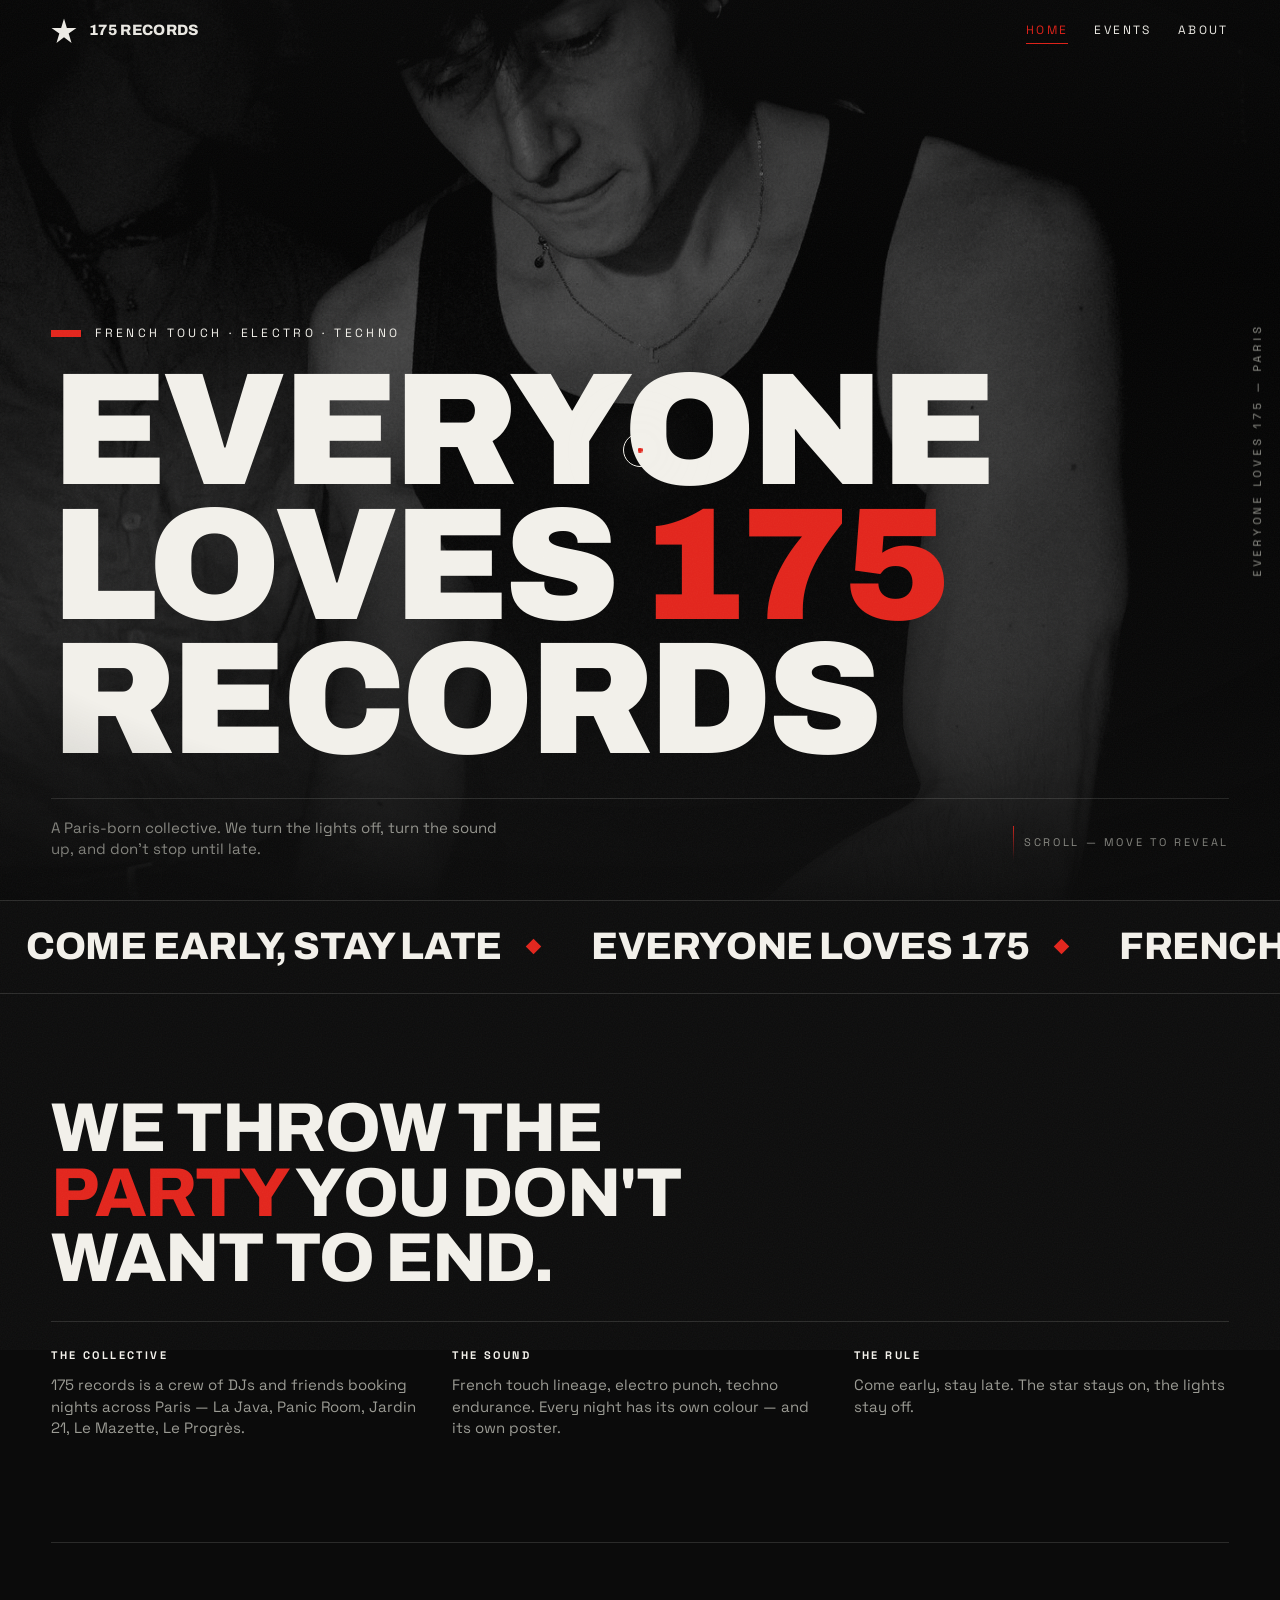
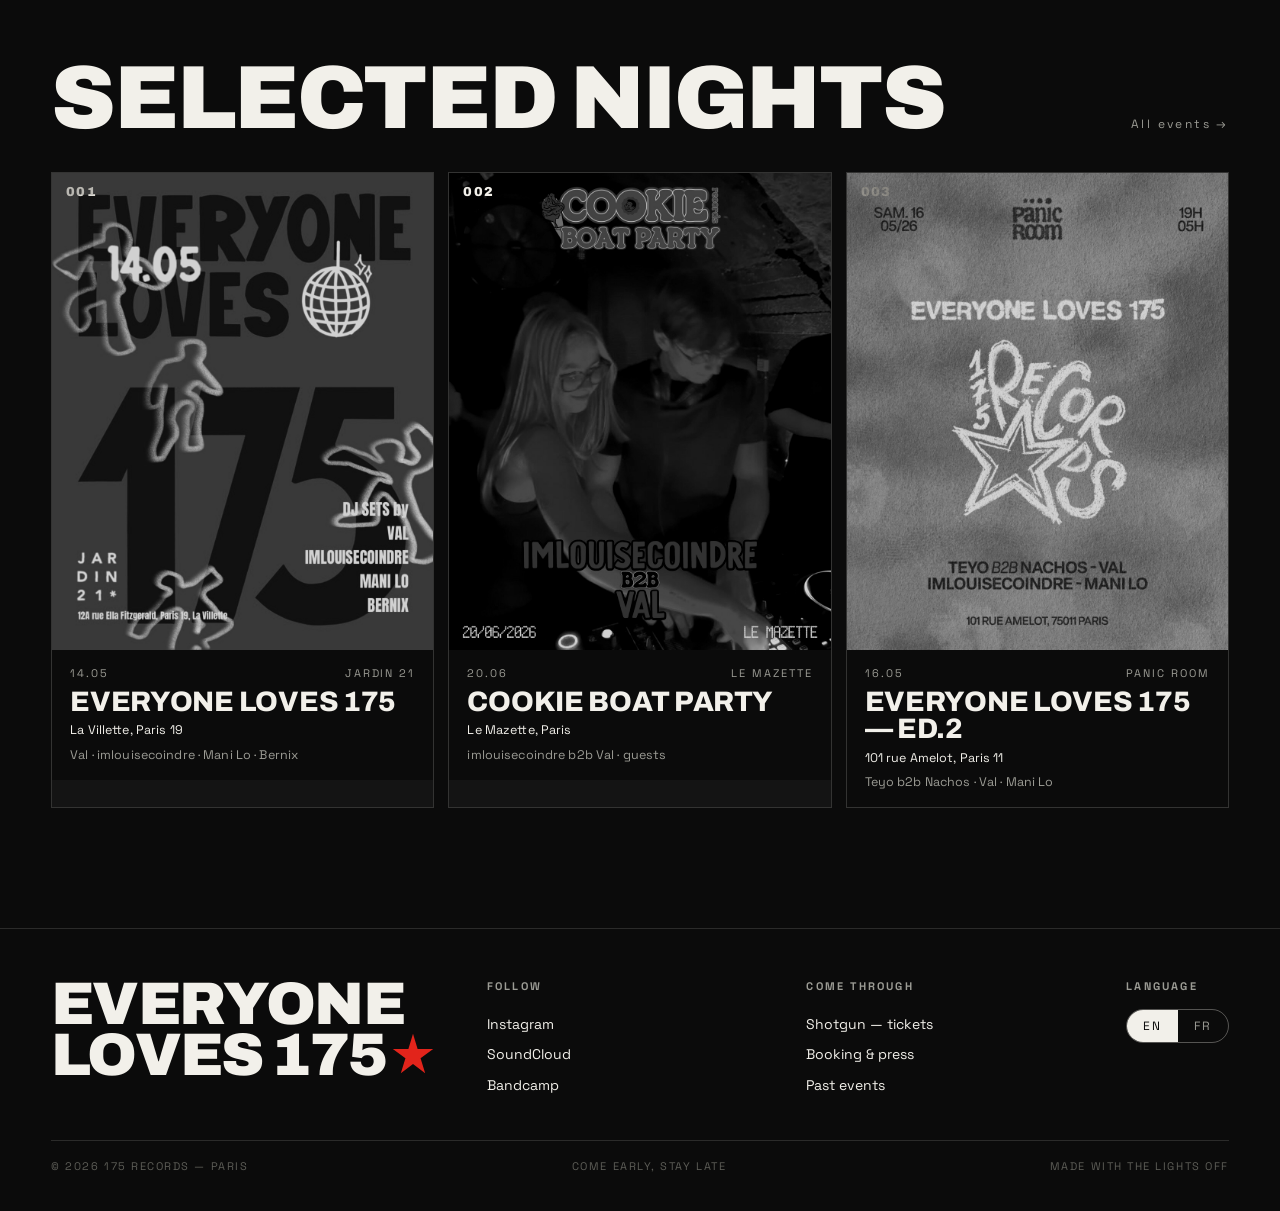
==== index.html @ 8182c38f "first commit" ====
<!doctype html>
<html lang="en">
<head>
<meta charset="utf-8">
<meta name="viewport" content="width=device-width, initial-scale=1">
<title>175 records — Everyone loves 175</title>
<meta name="description" content="175 records — Paris-born electronic music collective. French touch, electro, techno. Come early, stay late.">
<link rel="preconnect" href="https://fonts.googleapis.com">
<link rel="preconnect" href="https://fonts.gstatic.com" crossorigin>
<link rel="stylesheet" href="assets/css/styles.css">
</head>
<body>

<!-- lights-out intro -->
<div class="intro"><svg class="star" viewBox="0 0 100 100" fill="currentColor" aria-hidden="true"><path d="M50 2 61 38 98 38 68 60 79 96 50 74 21 96 32 60 2 38 39 38Z"/></svg></div>
<div class="shutter"><svg class="star" viewBox="0 0 100 100" fill="currentColor" aria-hidden="true"><path d="M50 2 61 38 98 38 68 60 79 96 50 74 21 96 32 60 2 38 39 38Z"/></svg></div>
<div class="grain"></div><div class="vignette"></div>
<div class="edge-label">Everyone loves 175 — Paris</div>

<!-- header -->
<header class="site-head">
  <a class="brand" href="index.html" data-cursor-label="Home">
    <svg class="star" viewBox="0 0 100 100" fill="currentColor" aria-hidden="true"><path d="M50 2 61 38 98 38 68 60 79 96 50 74 21 96 32 60 2 38 39 38Z"/></svg>
    <span class="word">175 records</span>
  </a>
  <nav class="nav">
    <a href="index.html" aria-current="page" data-en="Home" data-fr="Accueil">Home</a>
    <a href="events.html" data-en="Events" data-fr="Soirées">Events</a>
    <a href="about.html" data-en="About" data-fr="À propos">About</a>
  </nav>
</header>

<!-- HERO -->
<section class="hero">
  <div class="hero-media">
    <div class="reveal" data-reveal="global">
      <img class="base" src="assets/img/hero-dark.jpg" alt="175 records party, dancefloor in the dark">
      <img class="color" src="assets/img/hero-dark.jpg" aria-hidden="true" alt="">
    </div>
  </div>
  <div class="hero-inner">
    <p class="hero-tag" data-en="French touch · Electro · Techno" data-fr="French touch · Électro · Techno">French touch · Electro · Techno</p>
    <h1 class="mega">
      <span class="ln"><span>Everyone</span></span>
      <span class="ln"><span>Loves <em>175</em></span></span>
      <span class="ln"><span>Records</span></span>
    </h1>
    <div class="hero-foot">
      <p data-en="A Paris-born collective. We turn the lights off, turn the sound up, and don't stop until late." data-fr="Un collectif né à Paris. On éteint la lumière, on monte le son, et on ne s'arrête pas avant l'aube.">A Paris-born collective. We turn the lights off, turn the sound up, and don't stop until late.</p>
      <span class="scroll-cue"><span class="bar"></span><span data-en="Scroll — move to reveal" data-fr="Défile — bouge pour révéler">Scroll — move to reveal</span></span>
    </div>
  </div>
</section>

<!-- marquee -->
<div class="marquee" aria-hidden="true">
  <div class="track">
    <span class="item">Come early, stay late</span>
    <span class="item">Everyone loves 175</span>
    <span class="item">French touch</span>
    <span class="item">Electro</span>
    <span class="item">Techno</span>
  </div>
</div>

<!-- MANIFESTO -->
<div class="wrap">
  <section class="manifesto">
    <p class="big up" data-en="We throw the <em>party</em> you don't want to end." data-fr="On organise la <em>fête</em> que tu ne veux pas voir finir.">We throw the <em>party</em> you don't want to end.</p>
    <div class="cols">
      <div class="up">
        <h4 data-en="The collective" data-fr="Le collectif">The collective</h4>
        <p data-en="175 records is a crew of DJs and friends booking nights across Paris — La Java, Panic Room, Jardin 21, Le Mazette, Le Progrès." data-fr="175 records, c'est une bande de DJs et d'amis qui montent des soirées dans tout Paris — La Java, Panic Room, Jardin 21, Le Mazette, Le Progrès.">175 records is a crew of DJs and friends booking nights across Paris — La Java, Panic Room, Jardin 21, Le Mazette, Le Progrès.</p>
      </div>
      <div class="up">
        <h4 data-en="The sound" data-fr="Le son">The sound</h4>
        <p data-en="French touch lineage, electro punch, techno endurance. Every night has its own colour — and its own poster." data-fr="Héritage French touch, punch électro, endurance techno. Chaque soirée a sa couleur — et son affiche.">French touch lineage, electro punch, techno endurance. Every night has its own colour — and its own poster.</p>
      </div>
      <div class="up">
        <h4 data-en="The rule" data-fr="La règle">The rule</h4>
        <p data-en="Come early, stay late. The star stays on, the lights stay off." data-fr="Arrive tôt, reste tard. L'étoile reste allumée, la lumière reste éteinte.">Come early, stay late. The star stays on, the lights stay off.</p>
      </div>
    </div>
  </section>
</div>

<!-- EVENTS PREVIEW -->
<div class="wrap">
  <div class="section-head">
    <h2 class="section-title" data-en="Selected nights" data-fr="Soirées choisies">Selected nights</h2>
    <span class="idx"><a href="events.html" data-cursor-label="Open" data-en="All events →" data-fr="Toutes les soirées →">All events →</a></span>
  </div>
  <div class="events-grid">
    <a class="ev up" href="events.html" style="--ev:#3D5BFF" data-cursor-label="Open">
      <span class="num">001</span><span class="tagdot"></span>
      <div class="poster"><img src="assets/img/ev-jardin21.jpg" alt="175 X Jardin 21 poster"><div class="glow"></div></div>
      <div class="meta"><div class="top"><span>14.05</span><span>Jardin 21</span></div>
        <h3>Everyone Loves 175</h3><div class="line venue">La Villette, Paris 19</div>
        <div class="line">Val · imlouisecoindre · Mani Lo · Bernix</div></div>
    </a>
    <a class="ev up" href="events.html" style="--ev:#FF2E9A" data-cursor-label="Open">
      <span class="num">002</span><span class="tagdot"></span>
      <div class="poster"><img src="assets/img/ev-cookie.jpg" alt="Cookie Boat Party poster"><div class="glow"></div></div>
      <div class="meta"><div class="top"><span>20.06</span><span>Le Mazette</span></div>
        <h3>Cookie Boat Party</h3><div class="line venue">Le Mazette, Paris</div>
        <div class="line">imlouisecoindre b2b Val · guests</div></div>
    </a>
    <a class="ev up" href="events.html" style="--ev:#FF6A2C" data-cursor-label="Open">
      <span class="num">003</span><span class="tagdot"></span>
      <div class="poster"><img src="assets/img/ev-panicroom.jpg" alt="Everyone Loves 175 edition 2 poster"><div class="glow"></div></div>
      <div class="meta"><div class="top"><span>16.05</span><span>Panic Room</span></div>
        <h3>Everyone Loves 175 — Ed.2</h3><div class="line venue">101 rue Amelot, Paris 11</div>
        <div class="line">Teyo b2b Nachos · Val · Mani Lo</div></div>
    </a>
  </div>
</div>

<!-- FOOTER -->
<footer class="site-foot">
  <div class="foot-grid">
    <div>
      <div class="big-mark">Everyone<br>loves 175<svg class="star" viewBox="0 0 100 100" fill="var(--red)" aria-hidden="true" style="width:.7em;height:.7em;display:inline-block;vertical-align:baseline;margin-left:.1em"><path d="M50 2 61 38 98 38 68 60 79 96 50 74 21 96 32 60 2 38 39 38Z"/></svg></div>
    </div>
    <div>
      <h5 data-en="Follow" data-fr="Suivre">Follow</h5>
      <a href="#" data-noanim>Instagram</a><a href="#" data-noanim>SoundCloud</a><a href="#" data-noanim>Bandcamp</a>
    </div>
    <div>
      <h5 data-en="Come through" data-fr="Venir">Come through</h5>
      <a href="#" data-noanim>Shotgun — tickets</a>
      <a href="#" data-noanim data-en="Booking & press" data-fr="Booking & presse">Booking & press</a>
      <a href="events.html" data-en="Past events" data-fr="Soirées passées">Past events</a>
    </div>
    <div>
      <h5 data-en="Language" data-fr="Langue">Language</h5>
      <div class="lang"><button data-lang="en" class="active">EN</button><button data-lang="fr">FR</button></div>
    </div>
  </div>
  <div class="foot-base">
    <span>© 2026 175 records — Paris</span>
    <span>Come early, stay late</span>
    <span data-en="Made with the lights off" data-fr="Conçu lumière éteinte">Made with the lights off</span>
  </div>
</footer>

<script src="assets/js/main.js"></script>
</body>
</html>
---- assets/css/styles.css ----
/* ============================================================
   175 RECORDS — "LIGHTS OUT"
   Brutalist editorial shell, monochrome by default.
   Colour only comes from the parties.
   ============================================================ */

/* ---------- Fonts ---------- */
@import url('https://fonts.googleapis.com/css2?family=Archivo:ital,wght@0,400..900;1,400..900&family=Space+Grotesk:wght@400;500;700&display=swap');

/* ---------- Tokens ---------- */
:root{
  --bg:#0B0B0B;
  --bg-soft:#141414;
  --ink:#F2F0EA;
  --ink-dim:#9b9b94;
  --ink-faint:#5d5d57;
  --line:rgba(242,240,234,.14);
  --line-strong:rgba(242,240,234,.32);
  --red:#E2241B;            /* permanent 175 accent */
  --accent:#E2241B;         /* dynamic accent, overridden by active party */
  --accent-2:#E2241B;

  --font-display:'Archivo', 'Helvetica Neue', Helvetica, Arial, sans-serif;
  --font-ui:'Space Grotesk', 'Archivo', Helvetica, Arial, sans-serif;

  --ease:cubic-bezier(.16,1,.3,1);
  --pad:clamp(18px,4vw,64px);
  --maxw:1500px;
}

/* ---------- Reset ---------- */
*{margin:0;padding:0;box-sizing:border-box}
html{scroll-behavior:smooth}
body{
  background:var(--bg);
  color:var(--ink);
  font-family:var(--font-ui);
  font-size:16px;
  line-height:1.45;
  -webkit-font-smoothing:antialiased;
  text-rendering:optimizeLegibility;
  overflow-x:hidden;
}
img{display:block;max-width:100%}
a{color:inherit;text-decoration:none}
button{font-family:inherit;color:inherit;background:none;border:none;cursor:pointer}
::selection{background:var(--accent);color:#0B0B0B}

/* hide native cursor on fine pointers, custom cursor takes over */
@media (pointer:fine){
  body.has-cursor, body.has-cursor a, body.has-cursor button{cursor:none}
}

/* ---------- Film grain overlay ---------- */
.grain{
  position:fixed;inset:-50%;
  z-index:9000;pointer-events:none;
  opacity:.05;mix-blend-mode:screen;
  background-image:url("data:image/svg+xml,%3Csvg xmlns='http://www.w3.org/2000/svg' width='160' height='160'%3E%3Cfilter id='n'%3E%3CfeTurbulence type='fractalNoise' baseFrequency='.8' numOctaves='2' stitchTiles='stitch'/%3E%3C/filter%3E%3Crect width='100%25' height='100%25' filter='url(%23n)'/%3E%3C/svg%3E");
  animation:grain 6s steps(6) infinite;
}
@keyframes grain{
  0%{transform:translate(0,0)}10%{transform:translate(-4%,-4%)}30%{transform:translate(3%,-2%)}
  50%{transform:translate(-2%,4%)}70%{transform:translate(4%,2%)}90%{transform:translate(-3%,-3%)}100%{transform:translate(0,0)}
}

/* vignette to deepen the "club" feel */
.vignette{position:fixed;inset:0;z-index:8000;pointer-events:none;
  background:radial-gradient(120% 90% at 50% 40%,transparent 55%,rgba(0,0,0,.55) 100%)}

/* ---------- Custom cursor (projector) ---------- */
.cursor-ring,.cursor-dot{position:fixed;top:0;left:0;z-index:9500;pointer-events:none;border-radius:50%;
  transform:translate(-50%,-50%);will-change:transform}
.cursor-ring{width:34px;height:34px;border:1px solid var(--ink);
  transition:width .3s var(--ease),height .3s var(--ease),background .3s var(--ease),border-color .3s var(--ease),opacity .3s}
.cursor-ring.glow{box-shadow:0 0 60px 20px rgba(242,240,234,.06)}
.cursor-dot{width:5px;height:5px;background:var(--accent)}
body.cursor-hover .cursor-ring{width:74px;height:74px;background:rgba(242,240,234,.06);border-color:var(--accent)}
.cursor-label{position:fixed;z-index:9600;pointer-events:none;transform:translate(-50%,-50%);
  font-family:var(--font-ui);font-size:11px;letter-spacing:.16em;text-transform:uppercase;
  opacity:0;transition:opacity .25s;mix-blend-mode:difference}
body.cursor-hover .cursor-label{opacity:1}

/* ---------- Lights-out intro ---------- */
.intro{position:fixed;inset:0;z-index:9999;background:#000;display:grid;place-items:center;
  transition:opacity .6s ease,visibility .6s}
.intro.off{opacity:0;visibility:hidden}
.intro .star{width:64px;height:64px;color:var(--ink);animation:pulse 1.4s var(--ease) infinite}
@keyframes pulse{0%,100%{transform:scale(.82);opacity:.5}50%{transform:scale(1.05);opacity:1}}

/* page-transition shutter */
.shutter{position:fixed;inset:0;z-index:9700;background:#000;transform:scaleY(0);transform-origin:bottom;
  display:grid;place-items:center;pointer-events:none}
.shutter .star{width:54px;height:54px;color:var(--ink);opacity:0}
.shutter.in{transform:scaleY(1);transform-origin:bottom;transition:transform .5s var(--ease)}
.shutter.in .star{opacity:1;transition:opacity .3s .15s}
.shutter.out{transform:scaleY(0);transform-origin:top;transition:transform .5s var(--ease)}

/* ============================================================
   Layout primitives
   ============================================================ */
.wrap{max-width:var(--maxw);margin:0 auto;padding-inline:var(--pad)}
.edge-label{position:fixed;right:14px;top:50%;z-index:60;transform:translateY(-50%) rotate(180deg);
  writing-mode:vertical-rl;font-size:11px;letter-spacing:.34em;text-transform:uppercase;color:var(--ink-dim);
  pointer-events:none;mix-blend-mode:difference}
@media (max-width:760px){.edge-label{display:none}}

/* ---------- Header ---------- */
.site-head{position:fixed;top:0;left:0;right:0;z-index:200;
  display:flex;align-items:center;justify-content:space-between;
  padding:18px var(--pad);mix-blend-mode:difference}
.brand{display:flex;align-items:center;gap:12px;font-family:var(--font-display);font-weight:800;
  letter-spacing:.02em;font-size:15px;text-transform:uppercase}
.brand .star{width:26px;height:26px;color:var(--ink);animation:spin 26s linear infinite}
@keyframes spin{to{transform:rotate(360deg)}}
.nav{display:flex;gap:26px;font-size:12px;letter-spacing:.2em;text-transform:uppercase}
.nav a{position:relative;padding:4px 0;color:var(--ink)}
.nav a::after{content:"";position:absolute;left:0;bottom:0;height:1px;width:0;background:var(--accent);transition:width .35s var(--ease)}
.nav a:hover::after,.nav a[aria-current="page"]::after{width:100%}
.nav a[aria-current="page"]{color:var(--accent)}
@media (max-width:600px){.nav{gap:16px;font-size:11px}.brand span.word{display:none}}

/* ============================================================
   HERO
   ============================================================ */
.hero{position:relative;min-height:100svh;display:flex;flex-direction:column;justify-content:flex-end;
  padding:120px var(--pad) 40px;overflow:hidden}
.hero-media{position:absolute;inset:0;z-index:0}
.hero-media .reveal{width:100%;height:100%}
.hero::after{content:"";position:absolute;inset:0;z-index:1;
  background:linear-gradient(180deg,rgba(11,11,11,.5) 0%,rgba(11,11,11,.15) 30%,rgba(11,11,11,.55) 75%,rgba(11,11,11,.95) 100%)}
.hero-inner{position:relative;z-index:2;width:100%;max-width:var(--maxw);margin:0 auto}
.hero-tag{font-size:12px;letter-spacing:.28em;text-transform:uppercase;color:var(--ink);
  display:flex;align-items:center;gap:14px;margin-bottom:22px}
.hero-tag::before{content:"";width:30px;height:7px;background:var(--red);display:inline-block}
.mega{font-family:var(--font-display);font-weight:900;line-height:.84;letter-spacing:-.03em;
  text-transform:uppercase;font-size:clamp(54px,12.5vw,210px)}
.mega .ln{display:block;overflow:hidden}
.mega .ln > span{display:block;transform:translateY(110%);animation:rise .9s var(--ease) forwards}
.mega .ln:nth-child(2) > span{animation-delay:.08s}
.mega .ln:nth-child(3) > span{animation-delay:.16s}
.mega em{font-style:normal;color:var(--accent);-webkit-text-stroke:0}
@keyframes rise{to{transform:translateY(0)}}
.hero-foot{display:flex;flex-wrap:wrap;gap:18px 40px;align-items:flex-end;justify-content:space-between;
  margin-top:30px;border-top:1px solid var(--line);padding-top:18px}
.hero-foot p{max-width:46ch;color:var(--ink-dim);font-size:15px}
.scroll-cue{font-size:11px;letter-spacing:.24em;text-transform:uppercase;color:var(--ink-dim);
  display:flex;align-items:center;gap:10px}
.scroll-cue .bar{width:1px;height:34px;background:linear-gradient(var(--accent),transparent);
  animation:drop 1.8s var(--ease) infinite}
@keyframes drop{0%{transform:scaleY(0);transform-origin:top}50%{transform:scaleY(1);transform-origin:top}
  51%{transform-origin:bottom}100%{transform:scaleY(0);transform-origin:bottom}}

/* ---------- Spotlight reveal (projector) ---------- */
.reveal{position:relative;overflow:hidden;width:100%;height:100%;background:#000}
.reveal img{position:absolute;inset:0;width:100%;height:100%;object-fit:cover}
.reveal .base{filter:grayscale(1) contrast(1.08) brightness(.62)}
.reveal .color{filter:saturate(1.1) contrast(1.03);
  -webkit-mask-image:radial-gradient(circle var(--rr,200px) at var(--rx,-300px) var(--ry,-300px),#000 0%,#000 36%,transparent 72%);
          mask-image:radial-gradient(circle var(--rr,200px) at var(--rx,-300px) var(--ry,-300px),#000 0%,#000 36%,transparent 72%)}

/* ---------- Big 175 watermark + star ---------- */
.watermark{position:absolute;z-index:1;pointer-events:none;font-family:var(--font-display);font-weight:900;
  color:transparent;-webkit-text-stroke:1px rgba(242,240,234,.12);line-height:.8;letter-spacing:-.04em}

/* ============================================================
   Marquee
   ============================================================ */
.marquee{border-block:1px solid var(--line);overflow:hidden;white-space:nowrap;padding:18px 0;background:var(--bg)}
.marquee .track{display:inline-flex;gap:0;will-change:transform;animation:scrollx 26s linear infinite}
.marquee:hover .track{animation-play-state:paused}
.marquee .item{font-family:var(--font-display);font-weight:800;text-transform:uppercase;
  font-size:clamp(20px,3vw,40px);letter-spacing:-.01em;padding:0 26px;display:inline-flex;align-items:center;gap:26px}
.marquee .item::after{content:"";width:11px;height:11px;background:var(--accent);
  display:inline-block;transform:rotate(45deg)}
@keyframes scrollx{to{transform:translateX(-50%)}}

/* ============================================================
   Sections
   ============================================================ */
section{position:relative}
.section-head{display:flex;align-items:baseline;justify-content:space-between;gap:20px;
  padding-top:clamp(60px,9vw,140px);margin-bottom:34px;border-top:1px solid var(--line)}
.section-head .idx{font-family:var(--font-ui);font-size:12px;letter-spacing:.2em;color:var(--ink-dim)}
.section-title{font-family:var(--font-display);font-weight:900;text-transform:uppercase;letter-spacing:-.025em;
  line-height:.9;font-size:clamp(34px,7vw,104px)}
.lede{font-size:clamp(18px,2.4vw,30px);line-height:1.3;max-width:24ch;font-family:var(--font-display);font-weight:600}
.lede em{font-style:normal;color:var(--accent)}

/* ---------- Manifesto ---------- */
.manifesto{padding-block:clamp(50px,8vw,120px);display:grid;grid-template-columns:1fr;gap:30px}
.manifesto .big{font-family:var(--font-display);font-weight:800;text-transform:uppercase;line-height:.94;
  letter-spacing:-.02em;font-size:clamp(28px,5.4vw,72px);max-width:18ch}
.manifesto .big em{font-style:normal;color:var(--accent)}
.manifesto .cols{display:grid;grid-template-columns:repeat(auto-fit,minmax(220px,1fr));gap:26px;
  border-top:1px solid var(--line);padding-top:26px}
.manifesto .cols p{color:var(--ink-dim);font-size:15px}
.manifesto .cols h4{font-size:11px;letter-spacing:.22em;text-transform:uppercase;margin-bottom:10px;color:var(--ink)}

/* ============================================================
   EVENT CARDS — monochrome, bloom to native DA on hover
   ============================================================ */
.events-grid{display:grid;gap:14px;grid-template-columns:repeat(12,1fr);padding-bottom:60px}
.ev{position:relative;grid-column:span 4;border:1px solid var(--line);background:var(--bg-soft);
  overflow:hidden;isolation:isolate;transition:border-color .4s var(--ease)}
.ev.wide{grid-column:span 6}
.ev.tall{grid-row:span 2}
@media (max-width:1000px){.ev,.ev.wide{grid-column:span 6}}
@media (max-width:640px){.ev,.ev.wide{grid-column:span 12}}
.ev .poster{position:relative;aspect-ratio:4/5;overflow:hidden}
.ev .poster img{width:100%;height:100%;object-fit:cover;
  filter:grayscale(1) contrast(1.06) brightness(.82);transition:filter .55s var(--ease),transform .9s var(--ease)}
.ev .glow{position:absolute;inset:0;z-index:2;opacity:0;transition:opacity .5s var(--ease);
  background:radial-gradient(80% 60% at 50% 90%,color-mix(in srgb,var(--ev) 55%,transparent),transparent 70%);
  mix-blend-mode:screen}
.ev .meta{position:relative;z-index:3;padding:16px 18px;display:flex;flex-direction:column;gap:6px;background:var(--bg)}
.ev .meta .top{display:flex;justify-content:space-between;align-items:baseline;font-size:11px;
  letter-spacing:.18em;text-transform:uppercase;color:var(--ink-dim)}
.ev .meta h3{font-family:var(--font-display);font-weight:800;text-transform:uppercase;letter-spacing:-.01em;
  font-size:clamp(20px,2.2vw,30px);line-height:.98}
.ev .meta .line{font-size:12.5px;color:var(--ink-dim);letter-spacing:.01em}
.ev .meta .venue{color:var(--ink)}
.ev .num{position:absolute;top:10px;left:14px;z-index:3;font-family:var(--font-display);font-weight:900;
  font-size:13px;letter-spacing:.1em;mix-blend-mode:difference}
.ev .tagdot{position:absolute;top:14px;right:14px;z-index:3;width:10px;height:10px;border-radius:50%;
  background:var(--ev);opacity:.0;transition:opacity .5s}
/* hover / active -> bloom to the party's own DA */
.ev:hover,.ev:focus-within,.ev.active{border-color:color-mix(in srgb,var(--ev) 60%,var(--line))}
.ev:hover .poster img,.ev:focus-within .poster img,.ev.active .poster img{filter:none;transform:scale(1.03)}
.ev:hover .glow,.ev:focus-within .glow,.ev.active .glow{opacity:1}
.ev:hover .tagdot,.ev.active .tagdot{opacity:1}
.ev:hover h3,.ev.active h3{color:var(--ev)}

/* ---------- Event detail (overlay rendered in party DA) ---------- */
.detail{position:fixed;inset:0;z-index:600;display:none;overflow:auto}
.detail.open{display:block}
.detail .scrim{position:fixed;inset:0;background:rgba(0,0,0,.82);backdrop-filter:blur(6px)}
.detail .panel{position:relative;max-width:1100px;margin:6vh auto;padding:clamp(20px,4vw,48px);
  background:var(--bg);border:1px solid var(--line-strong);
  display:grid;grid-template-columns:minmax(0,0.95fr) 1fr;gap:clamp(20px,4vw,48px);align-items:center}
@media (max-width:820px){.detail .panel{grid-template-columns:1fr;margin:4vh auto}}
.detail .panel::before{content:"";position:absolute;inset:0;pointer-events:none;
  box-shadow:inset 0 0 160px color-mix(in srgb,var(--ev) 40%,transparent)}
.detail .poster-full{border:1px solid var(--line);overflow:hidden}
.detail .poster-full img{width:100%;height:auto}
.detail .d-tag{display:inline-flex;align-items:center;gap:10px;font-size:11px;letter-spacing:.24em;
  text-transform:uppercase;color:var(--ev);margin-bottom:14px}
.detail .d-tag::before{content:"";width:26px;height:6px;background:var(--ev)}
.detail h2{font-family:var(--font-display);font-weight:900;text-transform:uppercase;line-height:.86;
  letter-spacing:-.03em;font-size:clamp(36px,6vw,82px);margin-bottom:16px}
.detail h2 em{font-style:normal;color:var(--ev)}
.detail .d-row{display:flex;gap:10px;border-top:1px solid var(--line);padding:12px 0;font-size:14px}
.detail .d-row span:first-child{width:90px;flex:none;color:var(--ink-dim);text-transform:uppercase;
  letter-spacing:.14em;font-size:11px;padding-top:2px}
.detail .lineup{display:flex;flex-wrap:wrap;gap:8px;margin-top:4px}
.detail .lineup b{font-weight:700;font-size:13px;border:1px solid var(--line-strong);
  padding:5px 11px;border-radius:30px}
.detail .close{position:absolute;top:14px;right:16px;font-size:12px;letter-spacing:.2em;
  text-transform:uppercase;z-index:5;border:1px solid var(--line-strong);padding:8px 14px;border-radius:30px}
.detail .close:hover{background:var(--ev);color:#0B0B0B;border-color:var(--ev)}

/* ============================================================
   ABOUT
   ============================================================ */
.about-hero{min-height:80svh;display:flex;align-items:center;padding:140px var(--pad) 60px}
.split{display:grid;grid-template-columns:1.1fr .9fr;gap:clamp(24px,5vw,70px);align-items:center}
@media (max-width:880px){.split{grid-template-columns:1fr}}
.prose p{font-size:clamp(16px,1.6vw,19px);color:var(--ink-dim);margin-bottom:18px;max-width:52ch}
.prose p strong{color:var(--ink);font-weight:600}
.roster{display:flex;flex-wrap:wrap;gap:10px;margin-top:10px}
.roster b{font-family:var(--font-display);font-weight:800;text-transform:uppercase;font-size:clamp(16px,2vw,26px);
  color:var(--ink-dim);transition:color .3s}
.roster b:hover{color:var(--accent)}
.values{display:grid;grid-template-columns:repeat(auto-fit,minmax(180px,1fr));gap:1px;background:var(--line);
  border:1px solid var(--line);margin-top:40px}
.values div{background:var(--bg);padding:24px}
.values h4{font-family:var(--font-display);font-weight:800;text-transform:uppercase;font-size:18px;margin-bottom:8px}
.values p{font-size:13.5px;color:var(--ink-dim)}
.values .num{color:var(--accent);font-size:12px;letter-spacing:.2em;display:block;margin-bottom:14px}

/* ============================================================
   FOOTER + language switch
   ============================================================ */
.site-foot{border-top:1px solid var(--line);margin-top:60px;padding:50px var(--pad) 36px}
.foot-grid{max-width:var(--maxw);margin:0 auto;display:grid;grid-template-columns:1.4fr 1fr 1fr auto;
  gap:30px;align-items:start}
@media (max-width:780px){.foot-grid{grid-template-columns:1fr 1fr}}
.foot-grid .big-mark{font-family:var(--font-display);font-weight:900;text-transform:uppercase;
  font-size:clamp(30px,5vw,60px);line-height:.84;letter-spacing:-.03em}
.foot-grid h5{font-size:11px;letter-spacing:.2em;text-transform:uppercase;color:var(--ink-dim);margin-bottom:14px}
.foot-grid a{display:block;padding:5px 0;color:var(--ink);font-size:14px}
.foot-grid a:hover{color:var(--accent)}
.lang{display:inline-flex;border:1px solid var(--line-strong);border-radius:30px;overflow:hidden}
.lang button{padding:8px 16px;font-size:12px;letter-spacing:.16em;text-transform:uppercase;color:var(--ink-dim)}
.lang button.active{background:var(--ink);color:#0B0B0B}
.foot-base{max-width:var(--maxw);margin:40px auto 0;display:flex;justify-content:space-between;flex-wrap:wrap;
  gap:12px;border-top:1px solid var(--line);padding-top:18px;font-size:11px;letter-spacing:.14em;
  text-transform:uppercase;color:var(--ink-faint)}

/* ---------- utility / reveal-on-scroll ---------- */
.up{opacity:0;transform:translateY(26px);transition:opacity .8s var(--ease),transform .8s var(--ease)}
.up.in{opacity:1;transform:none}
[data-i18n]{transition:opacity .25s}

/* ---------- reduced motion ---------- */
@media (prefers-reduced-motion:reduce){
  *{animation-duration:.001ms!important;animation-iteration-count:1!important;transition-duration:.001ms!important}
  .mega .ln>span{transform:none}
  .up{opacity:1;transform:none}
}
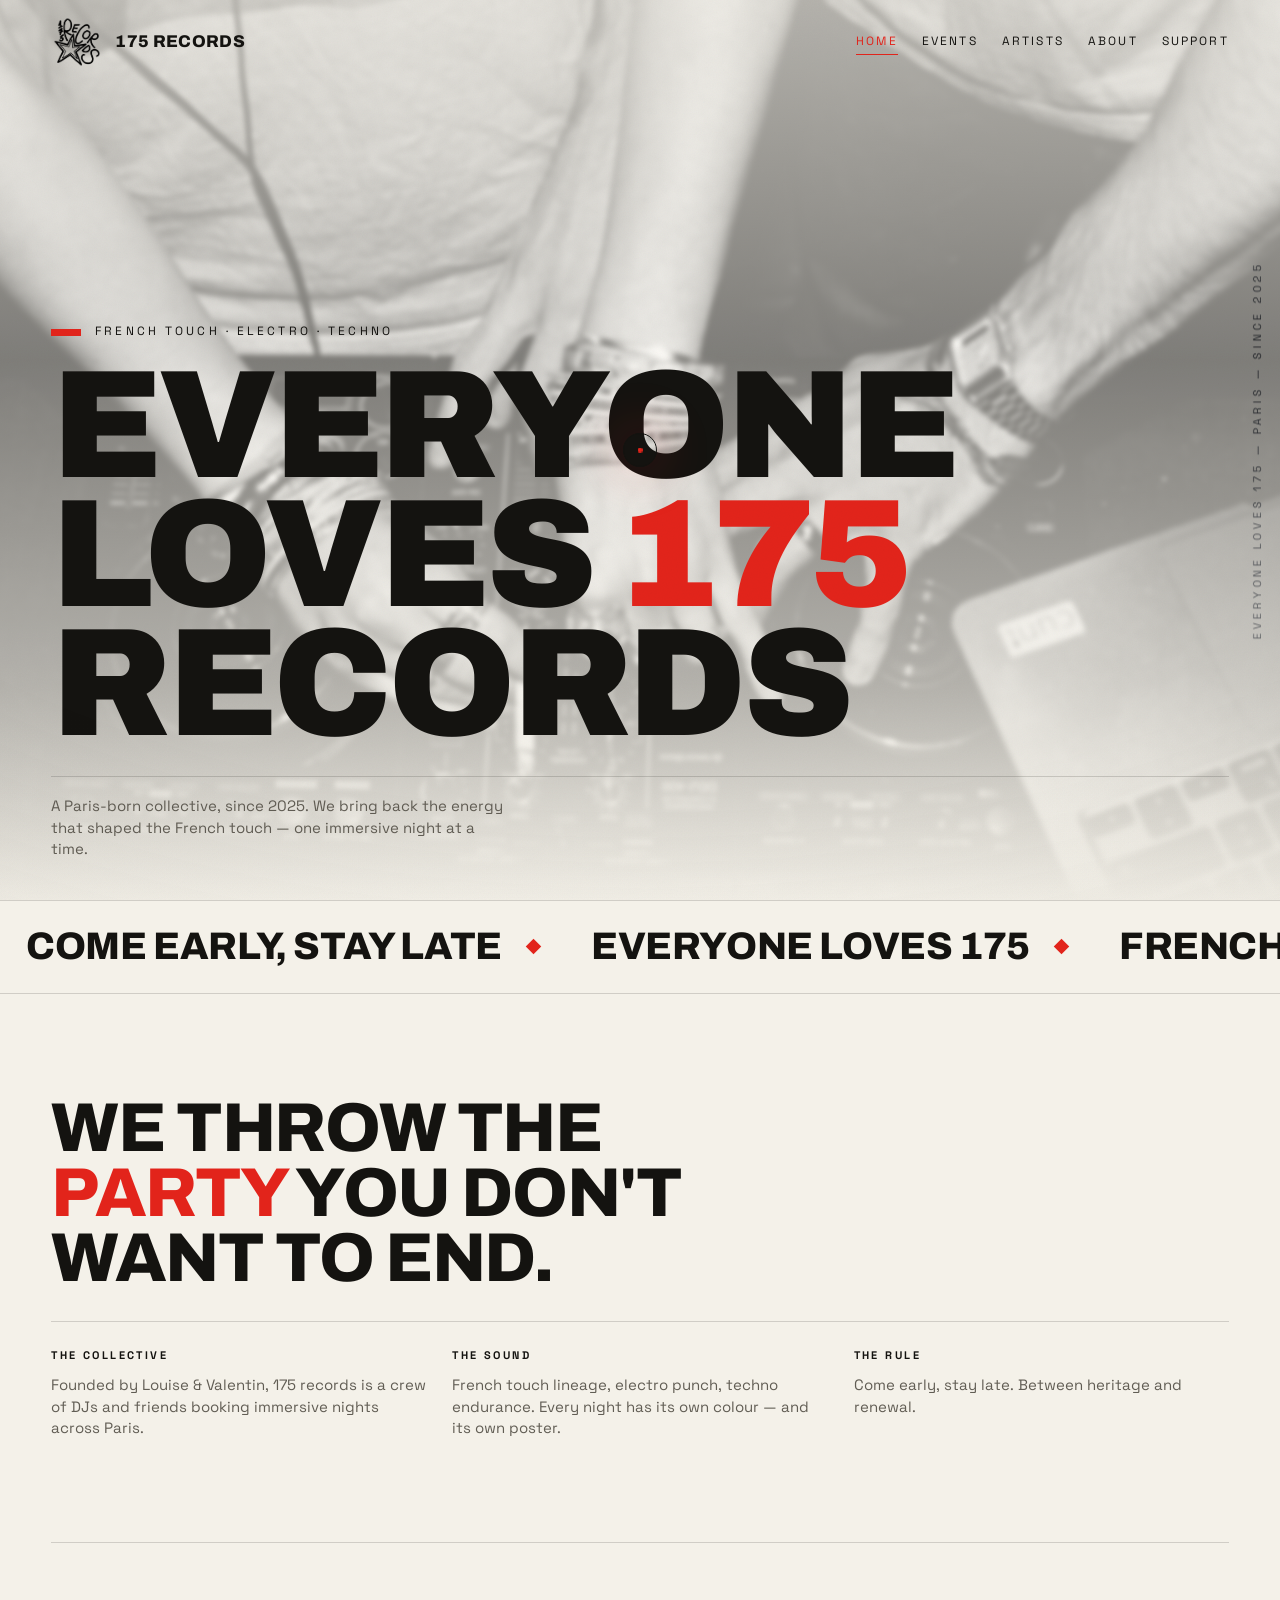
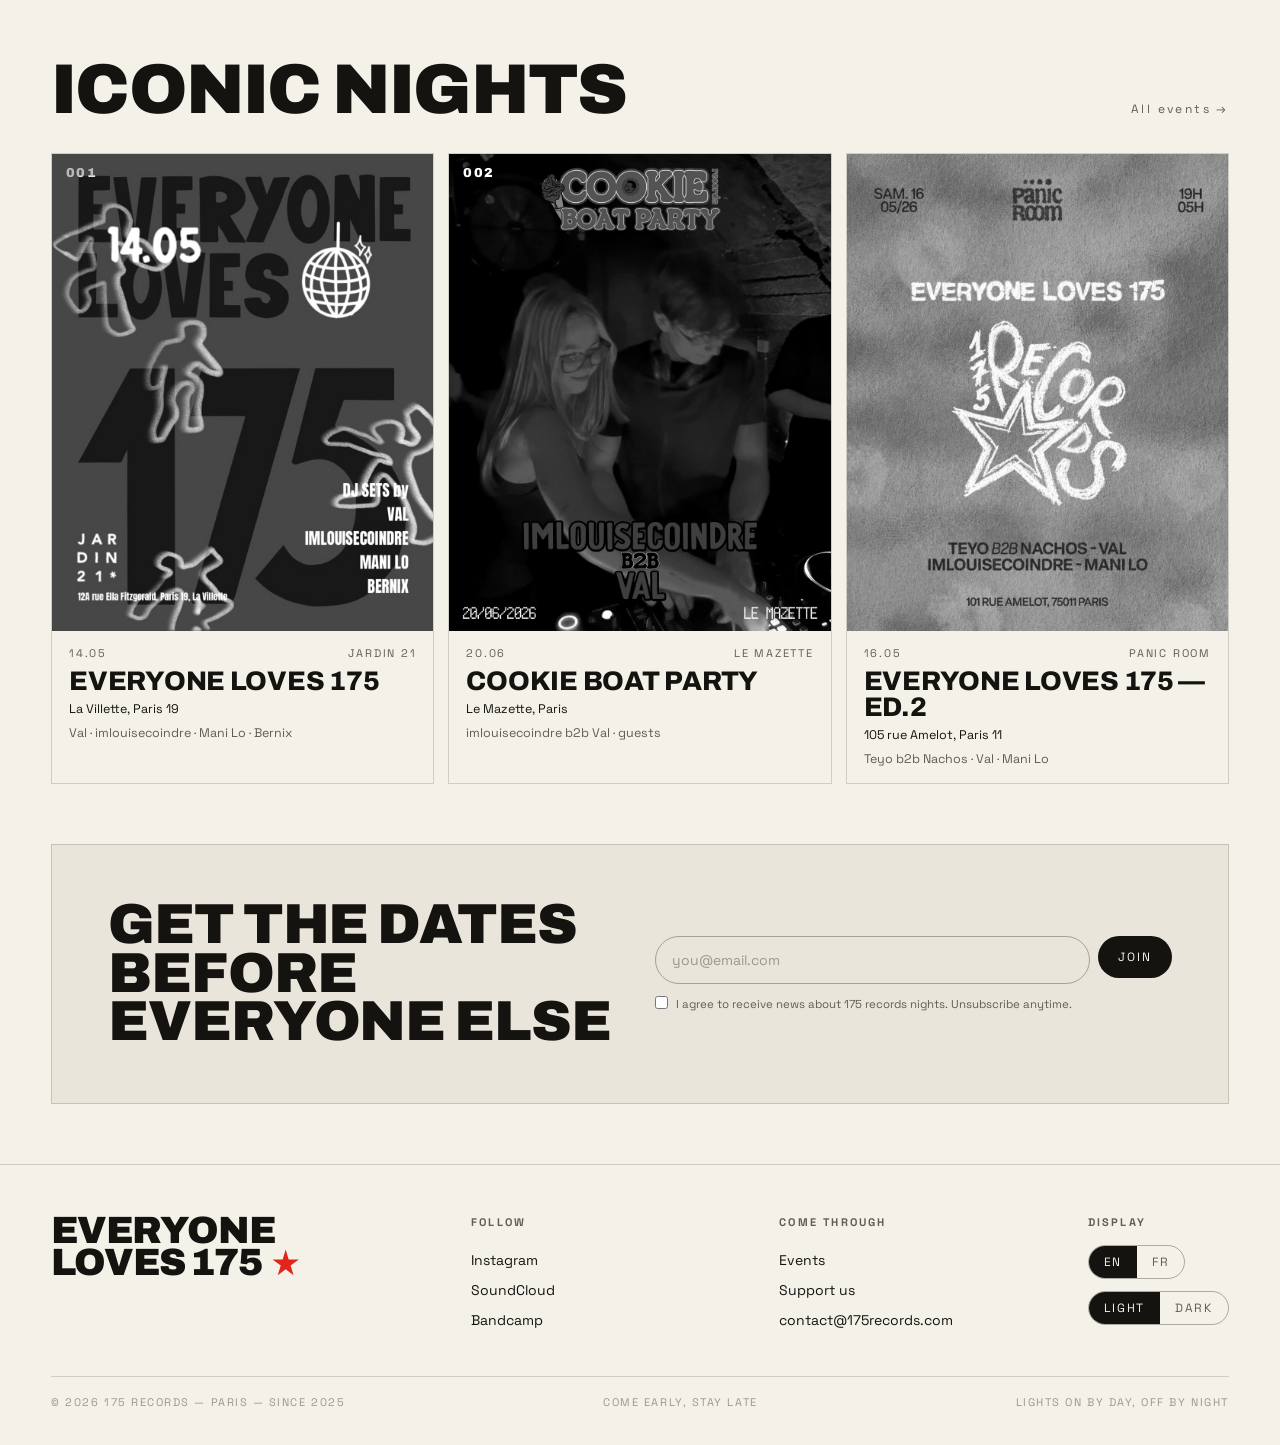
==== commit c91b9667: "v2 du site" ====
--- a/index.html
+++ b/index.html
@@ -1,41 +1,48 @@
 <!doctype html>
-<html lang="en">
+<html lang="en" data-theme="light">
 <head>
 <meta charset="utf-8">
 <meta name="viewport" content="width=device-width, initial-scale=1">
 <title>175 records — Everyone loves 175</title>
-<meta name="description" content="175 records — Paris-born electronic music collective. French touch, electro, techno. Come early, stay late.">
+<meta name="description" content="175 records — Paris-born electronic music collective. French touch, electro, techno. Since 2025. Come early, stay late.">
 <link rel="preconnect" href="https://fonts.googleapis.com">
 <link rel="preconnect" href="https://fonts.gstatic.com" crossorigin>
-<link rel="stylesheet" href="assets/css/styles.css">
+<link rel="stylesheet" href="assets/css/styles.css?v=20">
 </head>
 <body>
 
-<!-- lights-out intro -->
-<div class="intro"><svg class="star" viewBox="0 0 100 100" fill="currentColor" aria-hidden="true"><path d="M50 2 61 38 98 38 68 60 79 96 50 74 21 96 32 60 2 38 39 38Z"/></svg></div>
-<div class="shutter"><svg class="star" viewBox="0 0 100 100" fill="currentColor" aria-hidden="true"><path d="M50 2 61 38 98 38 68 60 79 96 50 74 21 96 32 60 2 38 39 38Z"/></svg></div>
+<div class="intro"><span class="logo-anim"><img class="screen-logo light-only" src="assets/img/logo-black.png" alt="175 records"><img class="screen-logo dark-only" src="assets/img/homemadeWhiteLogo.png" alt="" aria-hidden="true"></span><span class="tagline">Everyone loves 175</span></div>
+<div class="shutter"><span class="logo-anim"><img class="screen-logo light-only" src="assets/img/logo-black.png" alt="175 records"><img class="screen-logo dark-only" src="assets/img/homemadeWhiteLogo.png" alt="" aria-hidden="true"></span><span class="tagline">Everyone loves 175</span></div>
 <div class="grain"></div><div class="vignette"></div>
-<div class="edge-label">Everyone loves 175 — Paris</div>
+<div class="edge-label">Everyone loves 175 — Paris — since 2025</div>
 
-<!-- header -->
 <header class="site-head">
-  <a class="brand" href="index.html" data-cursor-label="Home">
-    <svg class="star" viewBox="0 0 100 100" fill="currentColor" aria-hidden="true"><path d="M50 2 61 38 98 38 68 60 79 96 50 74 21 96 32 60 2 38 39 38Z"/></svg>
-    <span class="word">175 records</span>
-  </a>
+  <a class="brand" href="index.html" data-cursor-label="Home"><img class="brand-logo light-only" src="assets/img/logo-black.png" alt="175 records"><img class="brand-logo dark-only" src="assets/img/homemadeWhiteLogo.png" alt="" aria-hidden="true"><span class="word">175 records</span></a>
+  <nav class="nav-mini" aria-label="Quick links">
+    <a href="index.html" aria-current="page" data-en="Home" data-fr="Accueil">Home</a>
+    <a href="events.html" data-en="Events" data-fr="Soirées">Events</a>
+  </nav>
   <nav class="nav">
     <a href="index.html" aria-current="page" data-en="Home" data-fr="Accueil">Home</a>
     <a href="events.html" data-en="Events" data-fr="Soirées">Events</a>
+    <a href="artists.html" data-en="Artists" data-fr="Artistes">Artists</a>
     <a href="about.html" data-en="About" data-fr="À propos">About</a>
+    <a href="support.html" data-en="Support" data-fr="Soutenir">Support</a>
   </nav>
+  <button class="nav-toggle" aria-label="Menu" aria-expanded="false"><span></span><span></span></button>
 </header>
 
-<!-- HERO -->
-<section class="hero">
+<section class="hero hero-home">
   <div class="hero-media">
     <div class="reveal" data-reveal="global">
-      <img class="base" src="assets/img/hero-dark.jpg" alt="175 records party, dancefloor in the dark">
-      <img class="color" src="assets/img/hero-dark.jpg" aria-hidden="true" alt="">
+      <picture>
+        <source media="(max-width:760px)" srcset="assets/img/hero-mobile.jpg">
+        <img class="base" src="assets/img/betterHero.jpg" alt="175 records night">
+      </picture>
+      <picture>
+        <source media="(max-width:760px)" srcset="assets/img/hero-mobile.jpg">
+        <img class="color" src="assets/img/betterHero.jpg" aria-hidden="true" alt="">
+      </picture>
     </div>
   </div>
   <div class="hero-inner">
@@ -46,13 +53,10 @@
       <span class="ln"><span>Records</span></span>
     </h1>
     <div class="hero-foot">
-      <p data-en="A Paris-born collective. We turn the lights off, turn the sound up, and don't stop until late." data-fr="Un collectif né à Paris. On éteint la lumière, on monte le son, et on ne s'arrête pas avant l'aube.">A Paris-born collective. We turn the lights off, turn the sound up, and don't stop until late.</p>
-      <span class="scroll-cue"><span class="bar"></span><span data-en="Scroll — move to reveal" data-fr="Défile — bouge pour révéler">Scroll — move to reveal</span></span>
-    </div>
+      <p data-en="A Paris-born collective, since 2025. We bring back the energy that shaped the French touch — one immersive night at a time." data-fr="Un collectif parisien, depuis 2025. On fait revivre l'énergie qui a façonné la French touch, une soirée immersive à la fois.">A Paris-born collective, since 2025. We bring back the energy that shaped the French touch — one immersive night at a time.</p>    </div>
   </div>
 </section>
 
-<!-- marquee -->
 <div class="marquee" aria-hidden="true">
   <div class="track">
     <span class="item">Come early, stay late</span>
@@ -63,31 +67,23 @@
   </div>
 </div>
 
-<!-- MANIFESTO -->
 <div class="wrap">
   <section class="manifesto">
     <p class="big up" data-en="We throw the <em>party</em> you don't want to end." data-fr="On organise la <em>fête</em> que tu ne veux pas voir finir.">We throw the <em>party</em> you don't want to end.</p>
     <div class="cols">
-      <div class="up">
-        <h4 data-en="The collective" data-fr="Le collectif">The collective</h4>
-        <p data-en="175 records is a crew of DJs and friends booking nights across Paris — La Java, Panic Room, Jardin 21, Le Mazette, Le Progrès." data-fr="175 records, c'est une bande de DJs et d'amis qui montent des soirées dans tout Paris — La Java, Panic Room, Jardin 21, Le Mazette, Le Progrès.">175 records is a crew of DJs and friends booking nights across Paris — La Java, Panic Room, Jardin 21, Le Mazette, Le Progrès.</p>
-      </div>
-      <div class="up">
-        <h4 data-en="The sound" data-fr="Le son">The sound</h4>
-        <p data-en="French touch lineage, electro punch, techno endurance. Every night has its own colour — and its own poster." data-fr="Héritage French touch, punch électro, endurance techno. Chaque soirée a sa couleur — et son affiche.">French touch lineage, electro punch, techno endurance. Every night has its own colour — and its own poster.</p>
-      </div>
-      <div class="up">
-        <h4 data-en="The rule" data-fr="La règle">The rule</h4>
-        <p data-en="Come early, stay late. The star stays on, the lights stay off." data-fr="Arrive tôt, reste tard. L'étoile reste allumée, la lumière reste éteinte.">Come early, stay late. The star stays on, the lights stay off.</p>
-      </div>
+      <div class="up"><h4 data-en="The collective" data-fr="Le collectif">The collective</h4>
+        <p data-en="Founded by Louise &amp; Valentin, 175 records is a crew of DJs and friends booking immersive nights across Paris." data-fr="Fondé par Louise et Valentin, 175 records est une bande de DJs et d'amis qui montent des soirées immersives dans tout Paris.">Founded by Louise &amp; Valentin, 175 records is a crew of DJs and friends booking immersive nights across Paris.</p></div>
+      <div class="up"><h4 data-en="The sound" data-fr="Le son">The sound</h4>
+        <p data-en="French touch lineage, electro punch, techno endurance. Every night has its own colour — and its own poster." data-fr="Héritage French touch, punch électro, endurance techno. Chaque soirée a sa couleur, et son affiche.">French touch lineage, electro punch, techno endurance. Every night has its own colour — and its own poster.</p></div>
+      <div class="up"><h4 data-en="The rule" data-fr="La règle">The rule</h4>
+        <p data-en="Come early, stay late. Between heritage and renewal." data-fr="Arrive tôt, reste tard. Entre héritage et renouveau.">Come early, stay late. Between heritage and renewal.</p></div>
     </div>
   </section>
 </div>
 
-<!-- EVENTS PREVIEW -->
 <div class="wrap">
   <div class="section-head">
-    <h2 class="section-title" data-en="Selected nights" data-fr="Soirées choisies">Selected nights</h2>
+    <h2 class="section-title" style="font-size:clamp(30px,5.5vw,80px)" data-en="Iconic nights" data-fr="Soirées iconiques">Iconic nights</h2>
     <span class="idx"><a href="events.html" data-cursor-label="Open" data-en="All events →" data-fr="Toutes les soirées →">All events →</a></span>
   </div>
   <div class="events-grid">
@@ -109,40 +105,62 @@
       <span class="num">003</span><span class="tagdot"></span>
       <div class="poster"><img src="assets/img/ev-panicroom.jpg" alt="Everyone Loves 175 edition 2 poster"><div class="glow"></div></div>
       <div class="meta"><div class="top"><span>16.05</span><span>Panic Room</span></div>
-        <h3>Everyone Loves 175 — Ed.2</h3><div class="line venue">101 rue Amelot, Paris 11</div>
+        <h3>Everyone Loves 175 — Ed.2</h3><div class="line venue">105 rue Amelot, Paris 11</div>
         <div class="line">Teyo b2b Nachos · Val · Mani Lo</div></div>
     </a>
   </div>
 </div>
 
-<!-- FOOTER -->
+<div class="wrap" style="margin-top:30px">
+  <section class="news up">
+    <div>
+      <h3 data-en="Get the dates<br>before everyone else" data-fr="Reçois les dates<br>avant tout le monde">Get the dates<br>before everyone else</h3>
+    </div>
+    <form class="form" data-news>
+      <div class="field">
+        <input type="email" required placeholder="you@email.com" aria-label="Email">
+        <button class="btn" type="button" data-modal data-tag-en="Newsletter" data-tag-fr="Newsletter" data-title-en="Coming soon" data-title-fr="Bientôt disponible" data-msg-en="The newsletter isn't live yet. It's on the way — you'll be able to sign up right here very soon." data-msg-fr="La newsletter n'est pas encore en ligne. Elle arrive très bientôt, tu pourras t'inscrire ici." data-en="Join" data-fr="S'inscrire">Join</button>
+      </div>
+      <label class="consent"><input type="checkbox" required>
+        <span data-en="I agree to receive news about 175 records nights. Unsubscribe anytime." data-fr="J'accepte de recevoir les actus des soirées 175 records. Désinscription à tout moment.">I agree to receive news about 175 records nights. Unsubscribe anytime.</span></label>
+      <p class="ok" data-en="You're in. See you on the floor." data-fr="C'est bon. On se voit sur le dancefloor.">You're in. See you on the floor.</p>
+    </form>
+  </section>
+</div>
+
+<div class="modal" role="dialog" aria-modal="true">
+  <div class="scrim"></div>
+  <div class="panel">
+    <button class="close" data-en="Close ✕" data-fr="Fermer ✕">Close ✕</button>
+    <span class="d-tag" data-m="tag"></span>
+    <h2 data-m="title"></h2>
+    <p data-m="msg"></p>
+  </div>
+</div>
+
 <footer class="site-foot">
   <div class="foot-grid">
-    <div>
-      <div class="big-mark">Everyone<br>loves 175<svg class="star" viewBox="0 0 100 100" fill="var(--red)" aria-hidden="true" style="width:.7em;height:.7em;display:inline-block;vertical-align:baseline;margin-left:.1em"><path d="M50 2 61 38 98 38 68 60 79 96 50 74 21 96 32 60 2 38 39 38Z"/></svg></div>
-    </div>
-    <div>
-      <h5 data-en="Follow" data-fr="Suivre">Follow</h5>
-      <a href="#" data-noanim>Instagram</a><a href="#" data-noanim>SoundCloud</a><a href="#" data-noanim>Bandcamp</a>
-    </div>
-    <div>
-      <h5 data-en="Come through" data-fr="Venir">Come through</h5>
-      <a href="#" data-noanim>Shotgun — tickets</a>
-      <a href="#" data-noanim data-en="Booking & press" data-fr="Booking & presse">Booking & press</a>
-      <a href="events.html" data-en="Past events" data-fr="Soirées passées">Past events</a>
-    </div>
-    <div>
-      <h5 data-en="Language" data-fr="Langue">Language</h5>
-      <div class="lang"><button data-lang="en" class="active">EN</button><button data-lang="fr">FR</button></div>
-    </div>
+    <div><div class="big-mark">Everyone<br>loves 175 <svg class="fstar" viewBox="0 0 100 100" aria-hidden="true"><path d="M50 2 61 38 98 38 68 60 79 96 50 74 21 96 32 60 2 38 39 38Z"/></svg></div></div>
+    <div><h5 data-en="Follow" data-fr="Suivre">Follow</h5>
+      <a href="https://www.instagram.com/175record.s" target="_blank" rel="noopener" data-noanim>Instagram</a>
+      <a href="#" data-noanim>SoundCloud</a><a href="#" data-noanim>Bandcamp</a></div>
+    <div><h5 data-en="Come through" data-fr="Venir">Come through</h5>
+      <a href="events.html" data-en="Events" data-fr="Soirées">Events</a>
+      <a href="support.html" data-en="Support us" data-fr="Nous soutenir">Support us</a>
+      <a href="mailto:contact@175records.com" data-noanim>contact@175records.com</a></div>
+    <div><h5 data-en="Display" data-fr="Affichage">Display</h5>
+      <div class="switches">
+        <div class="seg" role="group" aria-label="Language"><button data-lang-btn="en" class="active">EN</button><button data-lang-btn="fr">FR</button></div>
+        <div class="seg" role="group" aria-label="Theme"><button data-theme-btn="light" class="active" data-en="Light" data-fr="Clair">Light</button><button data-theme-btn="dark" data-en="Dark" data-fr="Sombre">Dark</button></div>
+      </div></div>
   </div>
   <div class="foot-base">
-    <span>© 2026 175 records — Paris</span>
+    <span>© 2026 175 records — Paris — since 2025</span>
     <span>Come early, stay late</span>
-    <span data-en="Made with the lights off" data-fr="Conçu lumière éteinte">Made with the lights off</span>
+    <span data-en="Lights on by day, off by night" data-fr="Lumière le jour, club la nuit">Lights on by day, off by night</span>
   </div>
 </footer>
 
-<script src="assets/js/main.js"></script>
+<script src="assets/js/main.js?v=20"></script>
 </body>
 </html>
--- a/assets/css/styles.css
+++ b/assets/css/styles.css
@@ -1,104 +1,115 @@
 /* ============================================================
-   175 RECORDS — "LIGHTS OUT"
-   Brutalist editorial shell, monochrome by default.
+   175 RECORDS — brutalist editorial system
+   Light mode native · Dark mode ("LIGHTS OUT") switchable.
    Colour only comes from the parties.
    ============================================================ */
-
-/* ---------- Fonts ---------- */
 @import url('https://fonts.googleapis.com/css2?family=Archivo:ital,wght@0,400..900;1,400..900&family=Space+Grotesk:wght@400;500;700&display=swap');
 
-/* ---------- Tokens ---------- */
+/* ---------- LIGHT (default) ---------- */
 :root{
+  --bg:#F4F1E9;
+  --bg-soft:#EAE5DA;
+  --ink:#141310;
+  --ink-dim:#615d54;
+  --ink-faint:#9c978c;
+  --line:rgba(20,19,15,.16);
+  --line-strong:rgba(20,19,15,.32);
+  --red:#E2241B;
+  --accent:#E2241B;
+
+  --grain-blend:multiply;
+  --grain-opacity:.045;
+  --vignette:radial-gradient(120% 95% at 50% 30%,transparent 62%,rgba(20,19,15,.05) 100%);
+  --base-filter:grayscale(1) contrast(1.02);
+  --poster-filter:grayscale(1) contrast(1.03);
+  --shutter-bg:var(--ink);
+  --shutter-fg:var(--bg);
+
+  --font-display:'Archivo','Helvetica Neue',Helvetica,Arial,sans-serif;
+  --font-ui:'Space Grotesk','Archivo',Helvetica,Arial,sans-serif;
+  --ease:cubic-bezier(.16,1,.3,1);
+  --pad:clamp(18px,4vw,64px);
+  --maxw:1500px;
+}
+/* ---------- DARK ("LIGHTS OUT") ---------- */
+html[data-theme="dark"]{
   --bg:#0B0B0B;
-  --bg-soft:#141414;
+  --bg-soft:#161616;
   --ink:#F2F0EA;
   --ink-dim:#9b9b94;
   --ink-faint:#5d5d57;
   --line:rgba(242,240,234,.14);
   --line-strong:rgba(242,240,234,.32);
-  --red:#E2241B;            /* permanent 175 accent */
-  --accent:#E2241B;         /* dynamic accent, overridden by active party */
-  --accent-2:#E2241B;
-
-  --font-display:'Archivo', 'Helvetica Neue', Helvetica, Arial, sans-serif;
-  --font-ui:'Space Grotesk', 'Archivo', Helvetica, Arial, sans-serif;
-
-  --ease:cubic-bezier(.16,1,.3,1);
-  --pad:clamp(18px,4vw,64px);
-  --maxw:1500px;
+  --grain-blend:screen;
+  --grain-opacity:.05;
+  --vignette:radial-gradient(120% 90% at 50% 40%,transparent 55%,rgba(0,0,0,.55) 100%);
+  --base-filter:grayscale(1) contrast(1.08) brightness(.62);
+  --poster-filter:grayscale(1) contrast(1.06) brightness(.82);
 }
 
 /* ---------- Reset ---------- */
 *{margin:0;padding:0;box-sizing:border-box}
-html{scroll-behavior:smooth}
-body{
-  background:var(--bg);
-  color:var(--ink);
-  font-family:var(--font-ui);
-  font-size:16px;
-  line-height:1.45;
-  -webkit-font-smoothing:antialiased;
-  text-rendering:optimizeLegibility;
-  overflow-x:hidden;
-}
+html{scroll-behavior:smooth;overflow-x:clip}
+body{background:var(--bg);color:var(--ink);font-family:var(--font-ui);font-size:16px;line-height:1.45;
+  -webkit-font-smoothing:antialiased;text-rendering:optimizeLegibility;overflow-x:clip;max-width:100%;
+  transition:background .5s var(--ease),color .5s var(--ease)}
 img{display:block;max-width:100%}
 a{color:inherit;text-decoration:none}
 button{font-family:inherit;color:inherit;background:none;border:none;cursor:pointer}
-::selection{background:var(--accent);color:#0B0B0B}
-
-/* hide native cursor on fine pointers, custom cursor takes over */
-@media (pointer:fine){
-  body.has-cursor, body.has-cursor a, body.has-cursor button{cursor:none}
-}
-
-/* ---------- Film grain overlay ---------- */
-.grain{
-  position:fixed;inset:-50%;
-  z-index:9000;pointer-events:none;
-  opacity:.05;mix-blend-mode:screen;
+input{font-family:inherit}
+::selection{background:var(--accent);color:#fff}
+@media (pointer:fine){body.has-cursor,body.has-cursor a,body.has-cursor button{cursor:none}}
+
+/* ---------- Logo (themable mask of the real 175 logo) ---------- */
+.logo{display:inline-block;background:currentColor;
+  -webkit-mask:url(../img/logo-mask.png) center/contain no-repeat;
+          mask:url(../img/logo-mask.png) center/contain no-repeat}
+
+/* ---------- Film grain ---------- */
+.grain{position:fixed;inset:0;z-index:9000;pointer-events:none;
+  opacity:var(--grain-opacity);mix-blend-mode:var(--grain-blend);
   background-image:url("data:image/svg+xml,%3Csvg xmlns='http://www.w3.org/2000/svg' width='160' height='160'%3E%3Cfilter id='n'%3E%3CfeTurbulence type='fractalNoise' baseFrequency='.8' numOctaves='2' stitchTiles='stitch'/%3E%3C/filter%3E%3Crect width='100%25' height='100%25' filter='url(%23n)'/%3E%3C/svg%3E");
-  animation:grain 6s steps(6) infinite;
-}
-@keyframes grain{
-  0%{transform:translate(0,0)}10%{transform:translate(-4%,-4%)}30%{transform:translate(3%,-2%)}
-  50%{transform:translate(-2%,4%)}70%{transform:translate(4%,2%)}90%{transform:translate(-3%,-3%)}100%{transform:translate(0,0)}
-}
-
-/* vignette to deepen the "club" feel */
-.vignette{position:fixed;inset:0;z-index:8000;pointer-events:none;
-  background:radial-gradient(120% 90% at 50% 40%,transparent 55%,rgba(0,0,0,.55) 100%)}
+  animation:grain 6s steps(6) infinite}
+@keyframes grain{0%{background-position:0 0}10%{background-position:-18px -14px}30%{background-position:14px -10px}
+  50%{background-position:-10px 16px}70%{background-position:16px 12px}90%{background-position:-14px -16px}100%{background-position:0 0}}
+.vignette{position:fixed;inset:0;z-index:8000;pointer-events:none;background:var(--vignette)}
 
 /* ---------- Custom cursor (projector) ---------- */
 .cursor-ring,.cursor-dot{position:fixed;top:0;left:0;z-index:9500;pointer-events:none;border-radius:50%;
   transform:translate(-50%,-50%);will-change:transform}
 .cursor-ring{width:34px;height:34px;border:1px solid var(--ink);
-  transition:width .3s var(--ease),height .3s var(--ease),background .3s var(--ease),border-color .3s var(--ease),opacity .3s}
-.cursor-ring.glow{box-shadow:0 0 60px 20px rgba(242,240,234,.06)}
+  transition:width .3s var(--ease),height .3s var(--ease),background .3s var(--ease),border-color .3s var(--ease)}
+.cursor-ring.glow{box-shadow:0 0 48px 14px color-mix(in srgb,var(--accent) 12%,transparent)}
 .cursor-dot{width:5px;height:5px;background:var(--accent)}
-body.cursor-hover .cursor-ring{width:74px;height:74px;background:rgba(242,240,234,.06);border-color:var(--accent)}
+body.cursor-hover .cursor-ring{width:74px;height:74px;background:color-mix(in srgb,var(--ink) 7%,transparent);border-color:var(--accent)}
 .cursor-label{position:fixed;z-index:9600;pointer-events:none;transform:translate(-50%,-50%);
-  font-family:var(--font-ui);font-size:11px;letter-spacing:.16em;text-transform:uppercase;
-  opacity:0;transition:opacity .25s;mix-blend-mode:difference}
+  font-family:var(--font-ui);font-size:11px;letter-spacing:.16em;text-transform:uppercase;opacity:0;transition:opacity .25s;mix-blend-mode:difference;color:#fff}
 body.cursor-hover .cursor-label{opacity:1}
 
-/* ---------- Lights-out intro ---------- */
-.intro{position:fixed;inset:0;z-index:9999;background:#000;display:grid;place-items:center;
+/* ---------- Loading / page-transition overlay ---------- */
+.intro{position:fixed;inset:0;z-index:9999;background:var(--bg);display:grid;place-items:center;gap:22px;
   transition:opacity .6s ease,visibility .6s}
+.logo-anim{display:inline-block;line-height:0}
+.intro .screen-logo{width:132px;height:132px;object-fit:contain}
+.intro .logo-anim{animation:logoIn .85s var(--ease) both}
+.intro .tagline{font-family:var(--font-ui);font-size:11px;letter-spacing:.34em;text-transform:uppercase;color:var(--ink-dim);opacity:0;animation:fadein .6s .4s forwards}
 .intro.off{opacity:0;visibility:hidden}
-.intro .star{width:64px;height:64px;color:var(--ink);animation:pulse 1.4s var(--ease) infinite}
-@keyframes pulse{0%,100%{transform:scale(.82);opacity:.5}50%{transform:scale(1.05);opacity:1}}
-
-/* page-transition shutter */
-.shutter{position:fixed;inset:0;z-index:9700;background:#000;transform:scaleY(0);transform-origin:bottom;
-  display:grid;place-items:center;pointer-events:none}
-.shutter .star{width:54px;height:54px;color:var(--ink);opacity:0}
-.shutter.in{transform:scaleY(1);transform-origin:bottom;transition:transform .5s var(--ease)}
-.shutter.in .star{opacity:1;transition:opacity .3s .15s}
-.shutter.out{transform:scaleY(0);transform-origin:top;transition:transform .5s var(--ease)}
-
-/* ============================================================
-   Layout primitives
-   ============================================================ */
+.intro.off .logo-anim{filter:blur(16px);transform:scale(1.18);transition:filter .6s var(--ease),transform .6s var(--ease)}
+.intro.off .tagline{opacity:0;transition:opacity .3s}
+@keyframes logoIn{0%{opacity:0;filter:blur(14px);transform:scale(.9)}35%{opacity:1;filter:blur(0);transform:scale(1)}100%{opacity:1;filter:blur(0);transform:scale(1)}}
+@keyframes fadein{to{opacity:1}}
+
+.shutter{position:fixed;inset:0;z-index:9700;background:var(--bg);transform:scaleY(0);transform-origin:bottom;
+  display:grid;place-items:center;gap:22px;pointer-events:none}
+.shutter .screen-logo{width:132px;height:132px;object-fit:contain}
+.shutter .tagline{font-family:var(--font-ui);font-size:11px;letter-spacing:.34em;text-transform:uppercase;color:var(--ink-dim);opacity:0}
+.shutter .logo-anim{opacity:0;filter:blur(16px);transform:scale(.92)}
+.shutter.in{transform:scaleY(1);transition:transform .5s var(--ease)}
+.shutter.in .logo-anim{opacity:1;filter:blur(0);transform:scale(1);
+  transition:opacity .3s .05s var(--ease),filter .4s .05s var(--ease),transform .4s .05s var(--ease)}
+.shutter.in .tagline{opacity:1;transition:opacity .3s .22s}
+
+/* ---------- Layout ---------- */
 .wrap{max-width:var(--maxw);margin:0 auto;padding-inline:var(--pad)}
 .edge-label{position:fixed;right:14px;top:50%;z-index:60;transform:translateY(-50%) rotate(180deg);
   writing-mode:vertical-rl;font-size:11px;letter-spacing:.34em;text-transform:uppercase;color:var(--ink-dim);
@@ -106,205 +117,295 @@
 @media (max-width:760px){.edge-label{display:none}}
 
 /* ---------- Header ---------- */
-.site-head{position:fixed;top:0;left:0;right:0;z-index:200;
-  display:flex;align-items:center;justify-content:space-between;
-  padding:18px var(--pad);mix-blend-mode:difference}
-.brand{display:flex;align-items:center;gap:12px;font-family:var(--font-display);font-weight:800;
-  letter-spacing:.02em;font-size:15px;text-transform:uppercase}
-.brand .star{width:26px;height:26px;color:var(--ink);animation:spin 26s linear infinite}
-@keyframes spin{to{transform:rotate(360deg)}}
-.nav{display:flex;gap:26px;font-size:12px;letter-spacing:.2em;text-transform:uppercase}
+.site-head{position:fixed;top:0;left:0;right:0;z-index:250;display:flex;align-items:center;justify-content:space-between;
+  padding:16px var(--pad);transition:background .4s var(--ease),backdrop-filter .4s var(--ease),-webkit-backdrop-filter .4s var(--ease)}
+.brand{position:relative;z-index:300;display:flex;align-items:center;gap:12px;font-family:var(--font-display);font-weight:800;letter-spacing:.02em;
+  font-size:17px;text-transform:uppercase;color:var(--ink)}
+.brand .logo{width:38px;height:38px;color:var(--ink);transition:color .3s,transform .6s var(--ease)}
+.brand:hover .logo{color:var(--accent);transform:rotate(-6deg)}
+.brand-logo{width:52px;height:52px;object-fit:contain;display:inline-block;transition:transform .6s var(--ease)}
+.brand:hover .brand-logo{transform:rotate(-6deg)}
+.dark-only{display:none}
+html[data-theme="dark"] .light-only{display:none}
+html[data-theme="dark"] .dark-only{display:inline-block}
+.nav{display:flex;gap:24px;font-size:12px;letter-spacing:.18em;text-transform:uppercase}
 .nav a{position:relative;padding:4px 0;color:var(--ink)}
 .nav a::after{content:"";position:absolute;left:0;bottom:0;height:1px;width:0;background:var(--accent);transition:width .35s var(--ease)}
 .nav a:hover::after,.nav a[aria-current="page"]::after{width:100%}
 .nav a[aria-current="page"]{color:var(--accent)}
-@media (max-width:600px){.nav{gap:16px;font-size:11px}.brand span.word{display:none}}
-
-/* ============================================================
-   HERO
-   ============================================================ */
+/* mobile menu toggle */
+.nav-toggle{display:none;position:relative;z-index:300;flex-direction:column;align-items:center;justify-content:center;gap:6px;width:44px;height:44px;margin-right:-8px}
+.nav-toggle span{display:block;width:26px;height:2px;background:var(--ink);transition:transform .35s var(--ease),opacity .2s,background .3s}
+.nav-toggle.open span:nth-child(1){transform:translateY(4px) rotate(45deg)}
+.nav-toggle.open span:nth-child(2){transform:translateY(-4px) rotate(-45deg)}
+.nav-mini{display:none}
+.nav-mini a{position:relative;color:var(--ink);padding:4px 0;font-weight:500;transition:color .3s}
+.nav-mini a::after{content:"";position:absolute;left:0;bottom:0;height:1px;width:0;background:var(--accent);transition:width .35s var(--ease)}
+.nav-mini a:hover::after,.nav-mini a[aria-current="page"]::after{width:100%}
+.nav-mini a[aria-current="page"]{color:var(--accent)}
+@media (max-width:760px){
+  .brand span.word{display:none}
+  html:not([data-theme="dark"]) body.over-hero:not(.menu-open) .brand .light-only{display:none}
+  html:not([data-theme="dark"]) body.over-hero:not(.menu-open) .brand .dark-only{display:inline-block}
+  html:not([data-theme="dark"]) body.over-hero:not(.menu-open) .nav-mini a{color:#F2F0EA}
+  html:not([data-theme="dark"]) body.over-hero:not(.menu-open) .nav-mini a[aria-current="page"]{color:var(--accent)}
+  html:not([data-theme="dark"]) body.over-hero:not(.menu-open) .nav-toggle span{background:#F2F0EA}
+  .nav-mini{display:flex;gap:16px;margin-left:auto;margin-right:14px;font-size:12px;letter-spacing:.12em;text-transform:uppercase}
+  .nav-toggle{display:flex}
+  .nav{position:fixed;inset:0;z-index:240;background:var(--bg);flex-direction:column;align-items:center;justify-content:center;
+    gap:30px;font-size:21px;letter-spacing:.12em;
+    transform:translateY(-100%);opacity:0;visibility:hidden;
+    transition:transform .45s var(--ease),opacity .3s,visibility .45s}
+  .nav.open{transform:none;opacity:1;visibility:visible}
+  body.menu-open{overflow:hidden}
+  .hero-home .hero-media img{filter:none;transform:none}
+  .hero-home::after{display:none}
+  .hero-home .hero-tag,.hero-home .mega,.hero-home .hero-foot p{color:#F2F0EA;text-shadow:0 1px 16px rgba(0,0,0,.4)}
+  .site-head::before,.site-head::after{content:"";position:absolute;left:0;right:0;top:0;bottom:-18px;z-index:-1;pointer-events:none;opacity:0;transition:opacity .4s var(--ease)}
+  body.scrolled .site-head{background:linear-gradient(to bottom,color-mix(in srgb,var(--bg) 40%,transparent),transparent)}
+  body.scrolled .site-head::before{opacity:1;-webkit-backdrop-filter:blur(2px);backdrop-filter:blur(2px);
+    -webkit-mask-image:linear-gradient(to bottom,#000 0%,#000 50%,transparent 100%);mask-image:linear-gradient(to bottom,#000 0%,#000 50%,transparent 100%)}
+  body.scrolled .site-head::after{opacity:1;-webkit-backdrop-filter:blur(4px);backdrop-filter:blur(4px);
+    -webkit-mask-image:linear-gradient(to bottom,#000 0%,#000 18%,transparent 55%);mask-image:linear-gradient(to bottom,#000 0%,#000 18%,transparent 55%)}
+}
+
+/* ---------- HERO ---------- */
 .hero{position:relative;min-height:100svh;display:flex;flex-direction:column;justify-content:flex-end;
   padding:120px var(--pad) 40px;overflow:hidden}
 .hero-media{position:absolute;inset:0;z-index:0}
 .hero-media .reveal{width:100%;height:100%}
-.hero::after{content:"";position:absolute;inset:0;z-index:1;
-  background:linear-gradient(180deg,rgba(11,11,11,.5) 0%,rgba(11,11,11,.15) 30%,rgba(11,11,11,.55) 75%,rgba(11,11,11,.95) 100%)}
+.hero::after{content:"";position:absolute;inset:0;z-index:1;background:linear-gradient(180deg,
+  color-mix(in srgb,var(--bg) 50%,transparent) 0%,
+  color-mix(in srgb,var(--bg) 10%,transparent) 32%,
+  color-mix(in srgb,var(--bg) 55%,transparent) 72%,
+  var(--bg) 100%)}
 .hero-inner{position:relative;z-index:2;width:100%;max-width:var(--maxw);margin:0 auto}
-.hero-tag{font-size:12px;letter-spacing:.28em;text-transform:uppercase;color:var(--ink);
-  display:flex;align-items:center;gap:14px;margin-bottom:22px}
+.hero-tag{font-size:12px;letter-spacing:.26em;text-transform:uppercase;color:var(--ink);display:flex;align-items:center;gap:14px;margin-bottom:20px}
 .hero-tag::before{content:"";width:30px;height:7px;background:var(--red);display:inline-block}
-.mega{font-family:var(--font-display);font-weight:900;line-height:.84;letter-spacing:-.03em;
-  text-transform:uppercase;font-size:clamp(54px,12.5vw,210px)}
+.mega{font-family:var(--font-display);font-weight:900;line-height:.84;letter-spacing:-.03em;text-transform:uppercase;font-size:clamp(50px,12vw,200px)}
 .mega .ln{display:block;overflow:hidden}
-.mega .ln > span{display:block;transform:translateY(110%);animation:rise .9s var(--ease) forwards}
-.mega .ln:nth-child(2) > span{animation-delay:.08s}
-.mega .ln:nth-child(3) > span{animation-delay:.16s}
-.mega em{font-style:normal;color:var(--accent);-webkit-text-stroke:0}
+.mega .ln>span{display:block;transform:translateY(110%);animation:rise .9s var(--ease) forwards}
+.mega .ln:nth-child(2)>span{animation-delay:.08s}
+.mega .ln:nth-child(3)>span{animation-delay:.16s}
+.mega em{font-style:normal;color:var(--accent)}
 @keyframes rise{to{transform:translateY(0)}}
-.hero-foot{display:flex;flex-wrap:wrap;gap:18px 40px;align-items:flex-end;justify-content:space-between;
-  margin-top:30px;border-top:1px solid var(--line);padding-top:18px}
+.hero-foot{display:flex;flex-wrap:wrap;gap:18px 40px;align-items:flex-end;justify-content:space-between;margin-top:28px;border-top:1px solid var(--line);padding-top:18px}
 .hero-foot p{max-width:46ch;color:var(--ink-dim);font-size:15px}
-.scroll-cue{font-size:11px;letter-spacing:.24em;text-transform:uppercase;color:var(--ink-dim);
-  display:flex;align-items:center;gap:10px}
-.scroll-cue .bar{width:1px;height:34px;background:linear-gradient(var(--accent),transparent);
-  animation:drop 1.8s var(--ease) infinite}
-@keyframes drop{0%{transform:scaleY(0);transform-origin:top}50%{transform:scaleY(1);transform-origin:top}
-  51%{transform-origin:bottom}100%{transform:scaleY(0);transform-origin:bottom}}
-
-/* ---------- Spotlight reveal (projector) ---------- */
-.reveal{position:relative;overflow:hidden;width:100%;height:100%;background:#000}
+.scroll-cue{font-size:11px;letter-spacing:.24em;text-transform:uppercase;color:var(--ink-dim);display:flex;align-items:center;gap:10px}
+.scroll-cue .bar{width:1px;height:34px;background:linear-gradient(var(--accent),transparent);animation:drop 1.8s var(--ease) infinite}
+@keyframes drop{0%{transform:scaleY(0);transform-origin:top}50%{transform:scaleY(1);transform-origin:top}51%{transform-origin:bottom}100%{transform:scaleY(0);transform-origin:bottom}}
+
+/* spotlight reveal */
+.reveal{position:relative;overflow:hidden;width:100%;height:100%;background:var(--bg-soft)}
 .reveal img{position:absolute;inset:0;width:100%;height:100%;object-fit:cover}
-.reveal .base{filter:grayscale(1) contrast(1.08) brightness(.62)}
-.reveal .color{filter:saturate(1.1) contrast(1.03);
+.reveal .base{filter:var(--base-filter)}
+.reveal .color{filter:saturate(1.08) contrast(1.02);
   -webkit-mask-image:radial-gradient(circle var(--rr,200px) at var(--rx,-300px) var(--ry,-300px),#000 0%,#000 36%,transparent 72%);
           mask-image:radial-gradient(circle var(--rr,200px) at var(--rx,-300px) var(--ry,-300px),#000 0%,#000 36%,transparent 72%)}
 
-/* ---------- Big 175 watermark + star ---------- */
+/* home hero: softened + whitened background */
+.hero-home .hero-media img{filter:var(--base-filter) blur(2.5px);transform:scale(1.04)}
+.hero-home .hero-media .color{filter:saturate(1.06) contrast(1.02) blur(2.5px);transform:scale(1.04)}
+.hero-home::after{background:linear-gradient(180deg,
+  color-mix(in srgb,var(--bg) 74%,transparent) 0%,
+  color-mix(in srgb,var(--bg) 52%,transparent) 40%,
+  color-mix(in srgb,var(--bg) 74%,transparent) 76%,
+  var(--bg) 100%)}
+
 .watermark{position:absolute;z-index:1;pointer-events:none;font-family:var(--font-display);font-weight:900;
-  color:transparent;-webkit-text-stroke:1px rgba(242,240,234,.12);line-height:.8;letter-spacing:-.04em}
-
-/* ============================================================
-   Marquee
-   ============================================================ */
+  color:transparent;-webkit-text-stroke:1px color-mix(in srgb,var(--ink) 16%,transparent);line-height:.8;letter-spacing:-.04em}
+
+/* ---------- Marquee ---------- */
 .marquee{border-block:1px solid var(--line);overflow:hidden;white-space:nowrap;padding:18px 0;background:var(--bg)}
-.marquee .track{display:inline-flex;gap:0;will-change:transform;animation:scrollx 26s linear infinite}
+.marquee .track{display:inline-flex;will-change:transform;animation:scrollx 26s linear infinite}
 .marquee:hover .track{animation-play-state:paused}
-.marquee .item{font-family:var(--font-display);font-weight:800;text-transform:uppercase;
-  font-size:clamp(20px,3vw,40px);letter-spacing:-.01em;padding:0 26px;display:inline-flex;align-items:center;gap:26px}
-.marquee .item::after{content:"";width:11px;height:11px;background:var(--accent);
-  display:inline-block;transform:rotate(45deg)}
+.marquee .item{font-family:var(--font-display);font-weight:800;text-transform:uppercase;font-size:clamp(20px,3vw,40px);letter-spacing:-.01em;padding:0 26px;display:inline-flex;align-items:center;gap:26px}
+.marquee .item::after{content:"";width:11px;height:11px;background:var(--accent);display:inline-block;transform:rotate(45deg)}
 @keyframes scrollx{to{transform:translateX(-50%)}}
 
-/* ============================================================
-   Sections
-   ============================================================ */
+/* ---------- Sections ---------- */
 section{position:relative}
-.section-head{display:flex;align-items:baseline;justify-content:space-between;gap:20px;
-  padding-top:clamp(60px,9vw,140px);margin-bottom:34px;border-top:1px solid var(--line)}
+.section-head{display:flex;align-items:baseline;justify-content:space-between;gap:20px;padding-top:clamp(56px,9vw,130px);margin-bottom:32px;border-top:1px solid var(--line)}
 .section-head .idx{font-family:var(--font-ui);font-size:12px;letter-spacing:.2em;color:var(--ink-dim)}
-.section-title{font-family:var(--font-display);font-weight:900;text-transform:uppercase;letter-spacing:-.025em;
-  line-height:.9;font-size:clamp(34px,7vw,104px)}
-.lede{font-size:clamp(18px,2.4vw,30px);line-height:1.3;max-width:24ch;font-family:var(--font-display);font-weight:600}
-.lede em{font-style:normal;color:var(--accent)}
-
-/* ---------- Manifesto ---------- */
-.manifesto{padding-block:clamp(50px,8vw,120px);display:grid;grid-template-columns:1fr;gap:30px}
-.manifesto .big{font-family:var(--font-display);font-weight:800;text-transform:uppercase;line-height:.94;
-  letter-spacing:-.02em;font-size:clamp(28px,5.4vw,72px);max-width:18ch}
+.section-title{font-family:var(--font-display);font-weight:900;text-transform:uppercase;letter-spacing:-.025em;line-height:.9;font-size:clamp(34px,7vw,104px)}
+
+.manifesto{padding-block:clamp(50px,8vw,120px);display:grid;gap:30px}
+.manifesto .big{font-family:var(--font-display);font-weight:800;text-transform:uppercase;line-height:.94;letter-spacing:-.02em;font-size:clamp(28px,5.4vw,72px);max-width:18ch}
 .manifesto .big em{font-style:normal;color:var(--accent)}
-.manifesto .cols{display:grid;grid-template-columns:repeat(auto-fit,minmax(220px,1fr));gap:26px;
-  border-top:1px solid var(--line);padding-top:26px}
+.manifesto .cols{display:grid;grid-template-columns:repeat(auto-fit,minmax(220px,1fr));gap:26px;border-top:1px solid var(--line);padding-top:26px}
 .manifesto .cols p{color:var(--ink-dim);font-size:15px}
 .manifesto .cols h4{font-size:11px;letter-spacing:.22em;text-transform:uppercase;margin-bottom:10px;color:var(--ink)}
 
-/* ============================================================
-   EVENT CARDS — monochrome, bloom to native DA on hover
-   ============================================================ */
-.events-grid{display:grid;gap:14px;grid-template-columns:repeat(12,1fr);padding-bottom:60px}
-.ev{position:relative;grid-column:span 4;border:1px solid var(--line);background:var(--bg-soft);
-  overflow:hidden;isolation:isolate;transition:border-color .4s var(--ease)}
+/* ---------- EVENT poster cards ---------- */
+.events-grid{display:grid;gap:14px;grid-template-columns:repeat(12,1fr);padding-bottom:30px}
+.ev{position:relative;grid-column:span 4;border:1px solid var(--line);background:var(--bg);overflow:hidden;isolation:isolate;transition:border-color .4s var(--ease);display:flex;flex-direction:column}
 .ev.wide{grid-column:span 6}
-.ev.tall{grid-row:span 2}
 @media (max-width:1000px){.ev,.ev.wide{grid-column:span 6}}
 @media (max-width:640px){.ev,.ev.wide{grid-column:span 12}}
-.ev .poster{position:relative;aspect-ratio:4/5;overflow:hidden}
-.ev .poster img{width:100%;height:100%;object-fit:cover;
-  filter:grayscale(1) contrast(1.06) brightness(.82);transition:filter .55s var(--ease),transform .9s var(--ease)}
+.ev .poster{position:relative;aspect-ratio:4/5;overflow:hidden;flex:0 0 auto}
+.ev .poster img{width:100%;height:100%;object-fit:cover;filter:var(--poster-filter);transition:filter .55s var(--ease),transform .9s var(--ease)}
 .ev .glow{position:absolute;inset:0;z-index:2;opacity:0;transition:opacity .5s var(--ease);
-  background:radial-gradient(80% 60% at 50% 90%,color-mix(in srgb,var(--ev) 55%,transparent),transparent 70%);
-  mix-blend-mode:screen}
-.ev .meta{position:relative;z-index:3;padding:16px 18px;display:flex;flex-direction:column;gap:6px;background:var(--bg)}
-.ev .meta .top{display:flex;justify-content:space-between;align-items:baseline;font-size:11px;
-  letter-spacing:.18em;text-transform:uppercase;color:var(--ink-dim)}
-.ev .meta h3{font-family:var(--font-display);font-weight:800;text-transform:uppercase;letter-spacing:-.01em;
-  font-size:clamp(20px,2.2vw,30px);line-height:.98}
-.ev .meta .line{font-size:12.5px;color:var(--ink-dim);letter-spacing:.01em}
+  background:radial-gradient(85% 60% at 50% 92%,color-mix(in srgb,var(--ev) 50%,transparent),transparent 72%)}
+.ev .meta{position:relative;z-index:3;padding:15px 17px;display:flex;flex-direction:column;gap:6px;background:var(--bg);flex:1 0 auto}
+.ev .meta .top{display:flex;justify-content:space-between;align-items:baseline;font-size:11px;letter-spacing:.16em;text-transform:uppercase;color:var(--ink-dim)}
+.ev .meta h3{font-family:var(--font-display);font-weight:800;text-transform:uppercase;letter-spacing:-.01em;font-size:clamp(19px,2.1vw,28px);line-height:.98}
+.ev .meta .line{font-size:12.5px;color:var(--ink-dim)}
 .ev .meta .venue{color:var(--ink)}
-.ev .num{position:absolute;top:10px;left:14px;z-index:3;font-family:var(--font-display);font-weight:900;
-  font-size:13px;letter-spacing:.1em;mix-blend-mode:difference}
-.ev .tagdot{position:absolute;top:14px;right:14px;z-index:3;width:10px;height:10px;border-radius:50%;
-  background:var(--ev);opacity:.0;transition:opacity .5s}
-/* hover / active -> bloom to the party's own DA */
+.ev .num{position:absolute;top:10px;left:14px;z-index:3;font-family:var(--font-display);font-weight:900;font-size:13px;letter-spacing:.1em;mix-blend-mode:difference;color:#fff}
+.ev .tagdot{position:absolute;top:14px;right:14px;z-index:3;width:10px;height:10px;border-radius:50%;background:var(--ev);opacity:0;transition:opacity .5s}
 .ev:hover,.ev:focus-within,.ev.active{border-color:color-mix(in srgb,var(--ev) 60%,var(--line))}
 .ev:hover .poster img,.ev:focus-within .poster img,.ev.active .poster img{filter:none;transform:scale(1.03)}
 .ev:hover .glow,.ev:focus-within .glow,.ev.active .glow{opacity:1}
 .ev:hover .tagdot,.ev.active .tagdot{opacity:1}
 .ev:hover h3,.ev.active h3{color:var(--ev)}
 
-/* ---------- Event detail (overlay rendered in party DA) ---------- */
+/* ---------- EVENT list (full agenda) ---------- */
+.agenda{border-top:1px solid var(--line-strong)}
+.agenda .row{display:grid;grid-template-columns:130px 1fr auto;gap:18px;align-items:center;
+  padding:20px 6px;border-bottom:1px solid var(--line);position:relative;transition:background .3s,padding-left .3s var(--ease)}
+.agenda .row:hover{padding-left:18px;background:color-mix(in srgb,var(--ev,var(--accent)) 8%,transparent)}
+.agenda .row .date{font-family:var(--font-ui);font-size:13px;letter-spacing:.04em;color:var(--ink-dim)}
+.agenda .row .date b{display:block;font-family:var(--font-display);font-weight:800;font-size:20px;color:var(--ink);letter-spacing:0}
+.agenda .row .venue{font-family:var(--font-display);font-weight:800;text-transform:uppercase;font-size:clamp(20px,2.6vw,34px);line-height:1;letter-spacing:-.01em}
+.agenda .row .venue:hover{color:var(--ev,var(--accent))}
+.agenda .row .addr{font-size:12.5px;color:var(--ink-dim);margin-top:5px}
+.agenda .row .cta{font-size:11px;letter-spacing:.18em;text-transform:uppercase;border:1px solid var(--line-strong);border-radius:30px;padding:9px 15px;white-space:nowrap;transition:.25s}
+.agenda .row .cta:hover{background:var(--ink);color:var(--bg);border-color:var(--ink)}
+.agenda .row .cta.soon{opacity:.5}
+.agenda .row.past .venue{color:var(--ink-dim)}
+.agenda .row .flag{position:absolute;left:-2px;top:0;bottom:0;width:3px;background:var(--ev,var(--accent));opacity:0;transition:opacity .3s}
+.agenda .row:hover .flag{opacity:1}
+.sub-head{font-family:var(--font-ui);font-size:11px;letter-spacing:.26em;text-transform:uppercase;color:var(--ink-dim);margin:46px 0 6px}
+@media (max-width:680px){.agenda .row{grid-template-columns:74px 1fr;gap:12px}.agenda .row .cta{display:none}}
+
+/* ---------- Event detail overlay ---------- */
 .detail{position:fixed;inset:0;z-index:600;display:none;overflow:auto}
 .detail.open{display:block}
-.detail .scrim{position:fixed;inset:0;background:rgba(0,0,0,.82);backdrop-filter:blur(6px)}
-.detail .panel{position:relative;max-width:1100px;margin:6vh auto;padding:clamp(20px,4vw,48px);
-  background:var(--bg);border:1px solid var(--line-strong);
-  display:grid;grid-template-columns:minmax(0,0.95fr) 1fr;gap:clamp(20px,4vw,48px);align-items:center}
+.detail .scrim{position:fixed;inset:0;background:color-mix(in srgb,var(--ink) 82%,transparent);backdrop-filter:blur(6px)}
+.detail .panel{position:relative;max-width:1100px;margin:6vh auto;padding:clamp(20px,4vw,48px);background:var(--bg);border:1px solid var(--line-strong);
+  display:grid;grid-template-columns:minmax(0,.95fr) 1fr;gap:clamp(20px,4vw,48px);align-items:center}
 @media (max-width:820px){.detail .panel{grid-template-columns:1fr;margin:4vh auto}}
-.detail .panel::before{content:"";position:absolute;inset:0;pointer-events:none;
-  box-shadow:inset 0 0 160px color-mix(in srgb,var(--ev) 40%,transparent)}
+.detail .panel::before{content:"";position:absolute;inset:0;pointer-events:none;box-shadow:inset 0 0 160px color-mix(in srgb,var(--ev) 30%,transparent)}
 .detail .poster-full{border:1px solid var(--line);overflow:hidden}
 .detail .poster-full img{width:100%;height:auto}
-.detail .d-tag{display:inline-flex;align-items:center;gap:10px;font-size:11px;letter-spacing:.24em;
-  text-transform:uppercase;color:var(--ev);margin-bottom:14px}
+.detail .d-tag{display:inline-flex;align-items:center;gap:10px;font-size:11px;letter-spacing:.24em;text-transform:uppercase;color:var(--ev);margin-bottom:14px}
 .detail .d-tag::before{content:"";width:26px;height:6px;background:var(--ev)}
-.detail h2{font-family:var(--font-display);font-weight:900;text-transform:uppercase;line-height:.86;
-  letter-spacing:-.03em;font-size:clamp(36px,6vw,82px);margin-bottom:16px}
-.detail h2 em{font-style:normal;color:var(--ev)}
+.detail h2{font-family:var(--font-display);font-weight:900;text-transform:uppercase;line-height:.86;letter-spacing:-.03em;font-size:clamp(36px,6vw,82px);margin-bottom:16px}
 .detail .d-row{display:flex;gap:10px;border-top:1px solid var(--line);padding:12px 0;font-size:14px}
-.detail .d-row span:first-child{width:90px;flex:none;color:var(--ink-dim);text-transform:uppercase;
-  letter-spacing:.14em;font-size:11px;padding-top:2px}
-.detail .lineup{display:flex;flex-wrap:wrap;gap:8px;margin-top:4px}
-.detail .lineup b{font-weight:700;font-size:13px;border:1px solid var(--line-strong);
-  padding:5px 11px;border-radius:30px}
-.detail .close{position:absolute;top:14px;right:16px;font-size:12px;letter-spacing:.2em;
-  text-transform:uppercase;z-index:5;border:1px solid var(--line-strong);padding:8px 14px;border-radius:30px}
-.detail .close:hover{background:var(--ev);color:#0B0B0B;border-color:var(--ev)}
-
-/* ============================================================
-   ABOUT
-   ============================================================ */
-.about-hero{min-height:80svh;display:flex;align-items:center;padding:140px var(--pad) 60px}
+.detail .d-row span:first-child{width:90px;flex:none;color:var(--ink-dim);text-transform:uppercase;letter-spacing:.14em;font-size:11px;padding-top:2px}
+.detail .lineup{display:flex;flex-wrap:wrap;gap:8px}
+.detail .lineup b{font-weight:700;font-size:13px;border:1px solid var(--line-strong);padding:5px 11px;border-radius:30px}
+.detail .close{position:absolute;top:14px;right:16px;font-size:12px;letter-spacing:.2em;text-transform:uppercase;z-index:5;border:1px solid var(--line-strong);padding:8px 14px;border-radius:30px}
+.detail .close:hover{background:var(--ev);color:#fff;border-color:var(--ev)}
+
+/* ---------- Info modal (coming soon) ---------- */
+.modal{position:fixed;inset:0;z-index:600;display:none;overflow:auto}
+.modal.open{display:block}
+.modal .scrim{position:fixed;inset:0;background:color-mix(in srgb,var(--ink) 82%,transparent);backdrop-filter:blur(6px);-webkit-backdrop-filter:blur(6px)}
+.modal .panel{position:relative;max-width:520px;margin:16vh auto;padding:clamp(28px,5vw,46px);background:var(--bg);border:1px solid var(--line-strong)}
+.modal .panel::before{content:"";position:absolute;inset:0;pointer-events:none;box-shadow:inset 0 0 140px color-mix(in srgb,var(--accent) 24%,transparent)}
+.modal .d-tag{display:inline-flex;align-items:center;gap:10px;font-size:11px;letter-spacing:.24em;text-transform:uppercase;color:var(--accent);margin-bottom:14px}
+.modal .d-tag::before{content:"";width:26px;height:6px;background:var(--accent)}
+.modal h2{font-family:var(--font-display);font-weight:900;text-transform:uppercase;line-height:.9;letter-spacing:-.02em;font-size:clamp(30px,5vw,52px);margin-bottom:14px}
+.modal p{font-size:15px;color:var(--ink-dim);max-width:42ch}
+.modal .close{position:absolute;top:14px;right:16px;font-size:12px;letter-spacing:.2em;text-transform:uppercase;border:1px solid var(--line-strong);padding:8px 14px;border-radius:30px}
+.modal .close:hover{background:var(--accent);color:#fff;border-color:var(--accent)}
+
+/* ---------- ARTISTS ---------- */
+.founders{display:grid;grid-template-columns:1fr 1fr;gap:14px}
+@media (max-width:760px){.founders{grid-template-columns:1fr}}
+.founder{border:1px solid var(--line);overflow:hidden;display:flex;flex-direction:column}
+.founder .reveal{aspect-ratio:4/5}
+.founder .body{padding:22px}
+.founder .role{font-size:11px;letter-spacing:.2em;text-transform:uppercase;color:var(--accent);margin-bottom:8px}
+.founder h3{font-family:var(--font-display);font-weight:900;text-transform:uppercase;font-size:clamp(30px,4vw,54px);line-height:.9;letter-spacing:-.02em}
+.founder .alias{font-size:13px;color:var(--ink-dim);margin:4px 0 12px}
+.founder p{font-size:14.5px;color:var(--ink-dim);max-width:44ch}
+.socials{display:flex;gap:8px;margin-top:14px;flex-wrap:wrap}
+.socials a{font-size:11px;letter-spacing:.12em;text-transform:uppercase;border:1px solid var(--line-strong);border-radius:30px;padding:7px 13px;transition:.25s}
+.socials a:hover{background:var(--accent);color:#fff;border-color:var(--accent)}
+
+.roster-grid{display:grid;grid-template-columns:repeat(auto-fit,minmax(260px,1fr));gap:1px;background:var(--line);border:1px solid var(--line)}
+.rcard{background:var(--bg);padding:22px;transition:background .3s}
+.rcard:hover{background:var(--bg-soft)}
+.rcard h4{font-family:var(--font-display);font-weight:900;text-transform:uppercase;font-size:clamp(24px,3vw,38px);line-height:.92;letter-spacing:-.01em}
+.rcard .tags{font-size:12px;color:var(--accent);letter-spacing:.04em;margin:6px 0 10px}
+.rcard p{font-size:13.5px;color:var(--ink-dim);max-width:42ch}
+
+/* ---------- SUPPORT ---------- */
+.support-grid{display:grid;grid-template-columns:repeat(3,1fr);gap:14px}
+@media (max-width:820px){.support-grid{grid-template-columns:1fr}}
+.scard{border:1px solid var(--line);padding:28px;display:flex;flex-direction:column;gap:14px;transition:.35s var(--ease);position:relative}
+.scard:hover{border-color:var(--accent);transform:translateY(-4px)}
+.scard .num{font-family:var(--font-ui);font-size:11px;letter-spacing:.2em;color:var(--accent)}
+.scard h3{font-family:var(--font-display);font-weight:900;text-transform:uppercase;font-size:clamp(26px,3vw,40px);line-height:.9}
+.scard p{font-size:14px;color:var(--ink-dim);flex:1}
+.btn{display:inline-flex;align-items:center;gap:10px;align-self:flex-start;font-family:var(--font-ui);font-size:12px;letter-spacing:.16em;text-transform:uppercase;
+  background:var(--ink);color:var(--bg);padding:13px 20px;border-radius:32px;transition:.25s}
+.btn:hover{background:var(--accent);color:#fff}
+.btn.ghost{background:none;color:var(--ink);border:1px solid var(--line-strong)}
+.btn.ghost:hover{background:var(--ink);color:var(--bg);border-color:var(--ink)}
+.legal{display:grid;grid-template-columns:repeat(3,1fr);gap:1px;background:var(--line);border:1px solid var(--line);margin-top:14px}
+@media (max-width:820px){.legal{grid-template-columns:1fr}}
+.legal div{background:var(--bg);padding:24px}
+.legal h4{font-size:12px;letter-spacing:.16em;text-transform:uppercase;margin-bottom:10px;display:flex;align-items:center;gap:9px}
+.legal h4::before{content:"";width:9px;height:9px;background:var(--accent);transform:rotate(45deg)}
+.legal p{font-size:13px;color:var(--ink-dim)}
+.disclaimer{font-size:12px;color:var(--ink-faint);margin-top:14px;font-style:italic}
+
+/* ---------- ABOUT ---------- */
+.about-hero{min-height:74svh;display:flex;align-items:center;padding:140px var(--pad) 50px}
 .split{display:grid;grid-template-columns:1.1fr .9fr;gap:clamp(24px,5vw,70px);align-items:center}
 @media (max-width:880px){.split{grid-template-columns:1fr}}
 .prose p{font-size:clamp(16px,1.6vw,19px);color:var(--ink-dim);margin-bottom:18px;max-width:52ch}
 .prose p strong{color:var(--ink);font-weight:600}
-.roster{display:flex;flex-wrap:wrap;gap:10px;margin-top:10px}
-.roster b{font-family:var(--font-display);font-weight:800;text-transform:uppercase;font-size:clamp(16px,2vw,26px);
-  color:var(--ink-dim);transition:color .3s}
-.roster b:hover{color:var(--accent)}
-.values{display:grid;grid-template-columns:repeat(auto-fit,minmax(180px,1fr));gap:1px;background:var(--line);
-  border:1px solid var(--line);margin-top:40px}
+.values{display:grid;grid-template-columns:repeat(auto-fit,minmax(180px,1fr));gap:1px;background:var(--line);border:1px solid var(--line);margin-top:10px}
 .values div{background:var(--bg);padding:24px}
 .values h4{font-family:var(--font-display);font-weight:800;text-transform:uppercase;font-size:18px;margin-bottom:8px}
 .values p{font-size:13.5px;color:var(--ink-dim)}
 .values .num{color:var(--accent);font-size:12px;letter-spacing:.2em;display:block;margin-bottom:14px}
-
-/* ============================================================
-   FOOTER + language switch
-   ============================================================ */
-.site-foot{border-top:1px solid var(--line);margin-top:60px;padding:50px var(--pad) 36px}
-.foot-grid{max-width:var(--maxw);margin:0 auto;display:grid;grid-template-columns:1.4fr 1fr 1fr auto;
-  gap:30px;align-items:start}
-@media (max-width:780px){.foot-grid{grid-template-columns:1fr 1fr}}
-.foot-grid .big-mark{font-family:var(--font-display);font-weight:900;text-transform:uppercase;
-  font-size:clamp(30px,5vw,60px);line-height:.84;letter-spacing:-.03em}
+.press{display:flex;flex-wrap:wrap;gap:14px;align-items:center;justify-content:space-between;border:1px dashed var(--line-strong);padding:26px;margin-top:14px}
+.press p{font-size:14px;color:var(--ink-dim);max-width:48ch}
+
+/* ---------- Newsletter ---------- */
+.news{border:1px solid var(--line);padding:clamp(26px,5vw,56px);display:grid;grid-template-columns:1fr 1fr;gap:30px;align-items:center;background:var(--bg-soft)}
+@media (max-width:760px){.news{grid-template-columns:1fr}.news .field{flex-direction:column}.news .field .btn{justify-content:center}}
+.news h3{font-family:var(--font-display);font-weight:900;text-transform:uppercase;font-size:clamp(28px,4.4vw,60px);line-height:.86;letter-spacing:-.02em}
+.news .form{display:flex;flex-direction:column;gap:12px}
+.news .field{display:flex;gap:8px}
+.news input[type=email]{flex:1;min-width:0;background:transparent;border:1px solid var(--line-strong);color:var(--ink);padding:14px 16px;font-size:14px;border-radius:32px}
+.news input[type=email]::placeholder{color:var(--ink-faint)}
+.news input[type=email]:focus{outline:none;border-color:var(--accent)}
+.news .consent{font-size:11.5px;color:var(--ink-dim);display:flex;gap:8px;align-items:flex-start}
+.news .ok{font-size:13px;color:var(--accent);display:none}
+
+/* ---------- FOOTER ---------- */
+.site-foot{border-top:1px solid var(--line);margin-top:60px;padding:50px var(--pad) 34px}
+.foot-grid{max-width:var(--maxw);margin:0 auto;display:grid;grid-template-columns:1.4fr 1fr 1fr auto;gap:30px;align-items:start}
+@media (max-width:780px){
+  .foot-grid{grid-template-columns:1fr 1fr;gap:26px 16px}
+  .foot-grid>div:nth-child(even){text-align:right}
+  .foot-grid>div:nth-child(even) .switches{align-items:flex-end}
+  .seg button{padding:7px 11px;font-size:11px;letter-spacing:.07em}
+}
+.foot-grid .big-mark{font-family:var(--font-display);font-weight:900;text-transform:uppercase;font-size:clamp(24px,3.4vw,38px);line-height:.84;letter-spacing:-.03em}
+.foot-grid .big-mark .fstar{width:.72em;height:.72em;fill:var(--red);display:inline-block;vertical-align:-.04em;margin-left:.12em}
 .foot-grid h5{font-size:11px;letter-spacing:.2em;text-transform:uppercase;color:var(--ink-dim);margin-bottom:14px}
 .foot-grid a{display:block;padding:5px 0;color:var(--ink);font-size:14px}
 .foot-grid a:hover{color:var(--accent)}
-.lang{display:inline-flex;border:1px solid var(--line-strong);border-radius:30px;overflow:hidden}
-.lang button{padding:8px 16px;font-size:12px;letter-spacing:.16em;text-transform:uppercase;color:var(--ink-dim)}
-.lang button.active{background:var(--ink);color:#0B0B0B}
-.foot-base{max-width:var(--maxw);margin:40px auto 0;display:flex;justify-content:space-between;flex-wrap:wrap;
-  gap:12px;border-top:1px solid var(--line);padding-top:18px;font-size:11px;letter-spacing:.14em;
-  text-transform:uppercase;color:var(--ink-faint)}
-
-/* ---------- utility / reveal-on-scroll ---------- */
+.switches{display:flex;flex-direction:column;gap:12px}
+.seg{display:inline-flex;border:1px solid var(--line-strong);border-radius:30px;overflow:hidden;width:max-content}
+.seg button{padding:8px 15px;font-size:12px;letter-spacing:.14em;text-transform:uppercase;color:var(--ink-dim);display:flex;align-items:center;gap:7px}
+.seg button.active{background:var(--ink);color:var(--bg)}
+.foot-base{max-width:var(--maxw);margin:40px auto 0;display:flex;justify-content:space-between;flex-wrap:wrap;gap:12px;border-top:1px solid var(--line);padding-top:18px;font-size:11px;letter-spacing:.14em;text-transform:uppercase;color:var(--ink-faint)}
+
+/* ---------- utilities ---------- */
 .up{opacity:0;transform:translateY(26px);transition:opacity .8s var(--ease),transform .8s var(--ease)}
 .up.in{opacity:1;transform:none}
-[data-i18n]{transition:opacity .25s}
-
-/* ---------- reduced motion ---------- */
+.since{display:inline-flex;align-items:center;gap:8px;font-size:11px;letter-spacing:.24em;text-transform:uppercase;color:var(--ink-dim)}
+.since::before{content:"";width:22px;height:1px;background:var(--accent)}
+
 @media (prefers-reduced-motion:reduce){
   *{animation-duration:.001ms!important;animation-iteration-count:1!important;transition-duration:.001ms!important}
-  .mega .ln>span{transform:none}
-  .up{opacity:1;transform:none}
+  .mega .ln>span{transform:none}.up{opacity:1;transform:none}
 }
